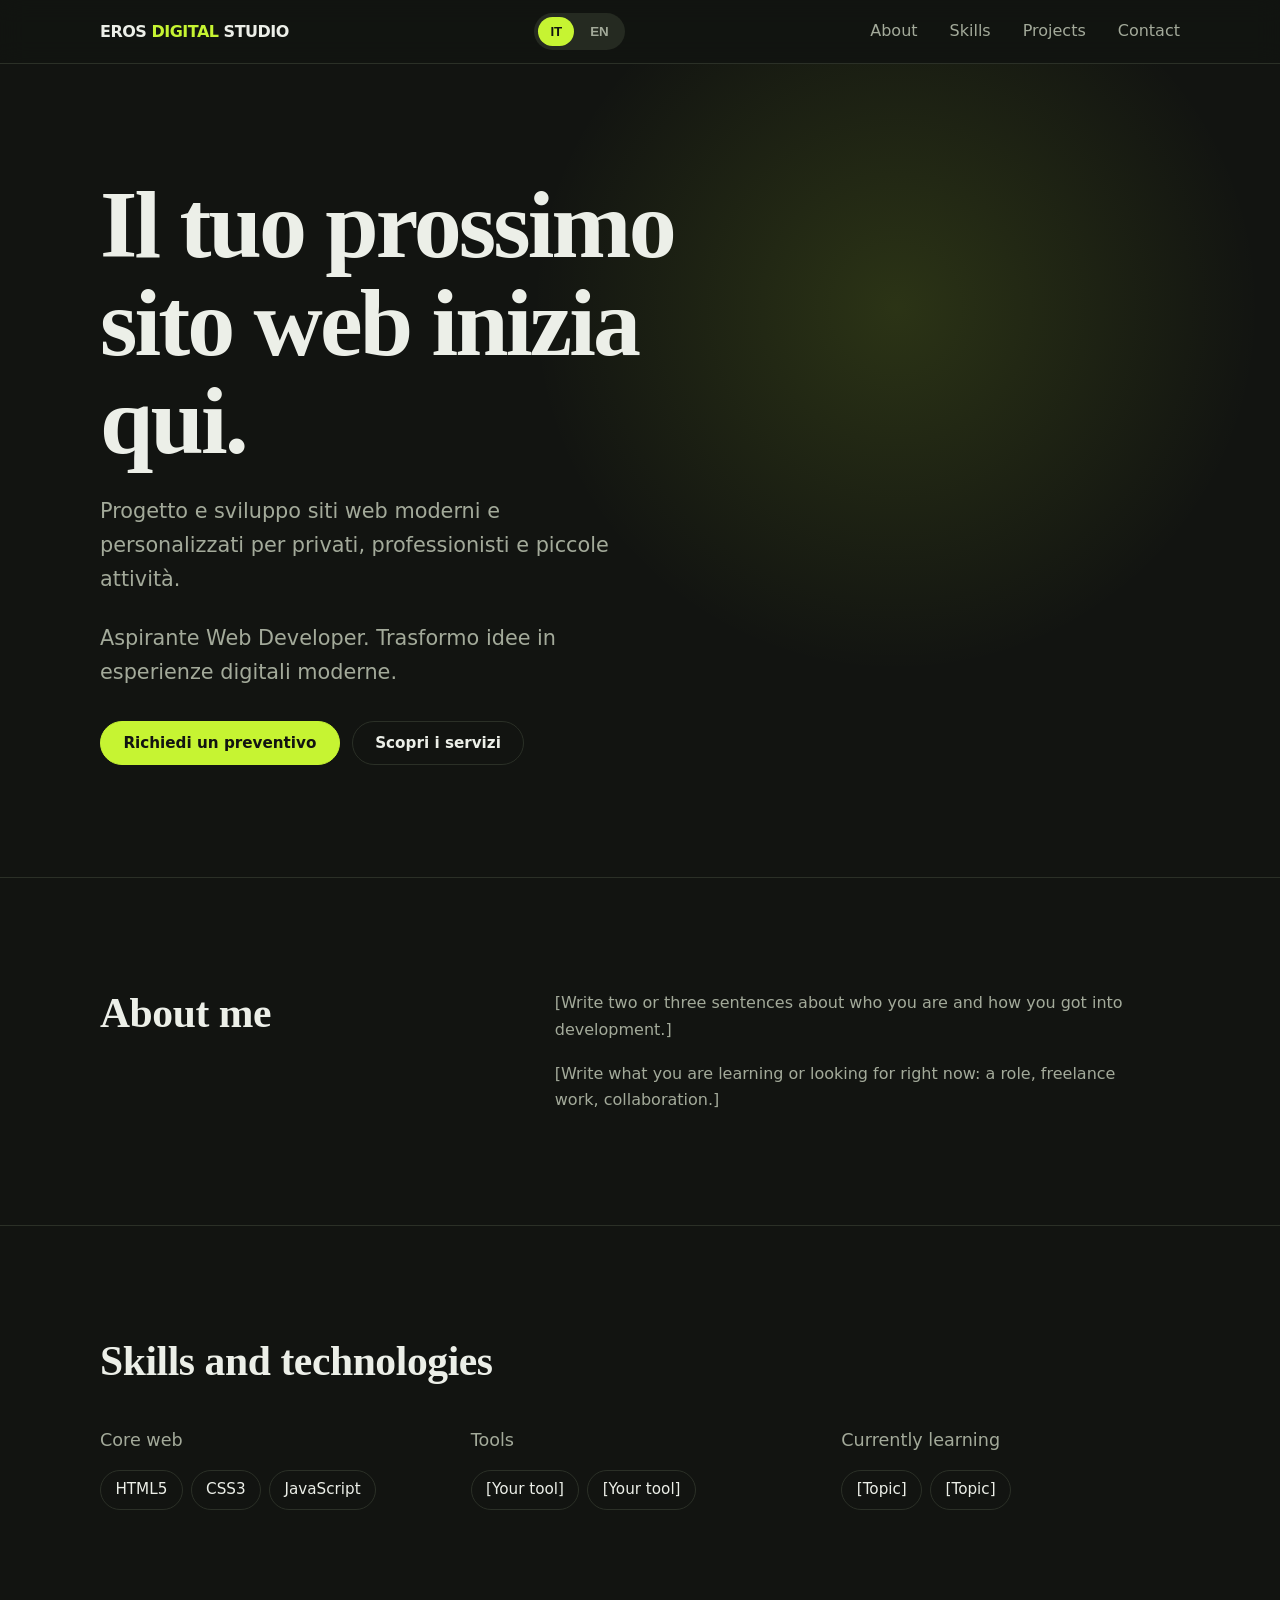
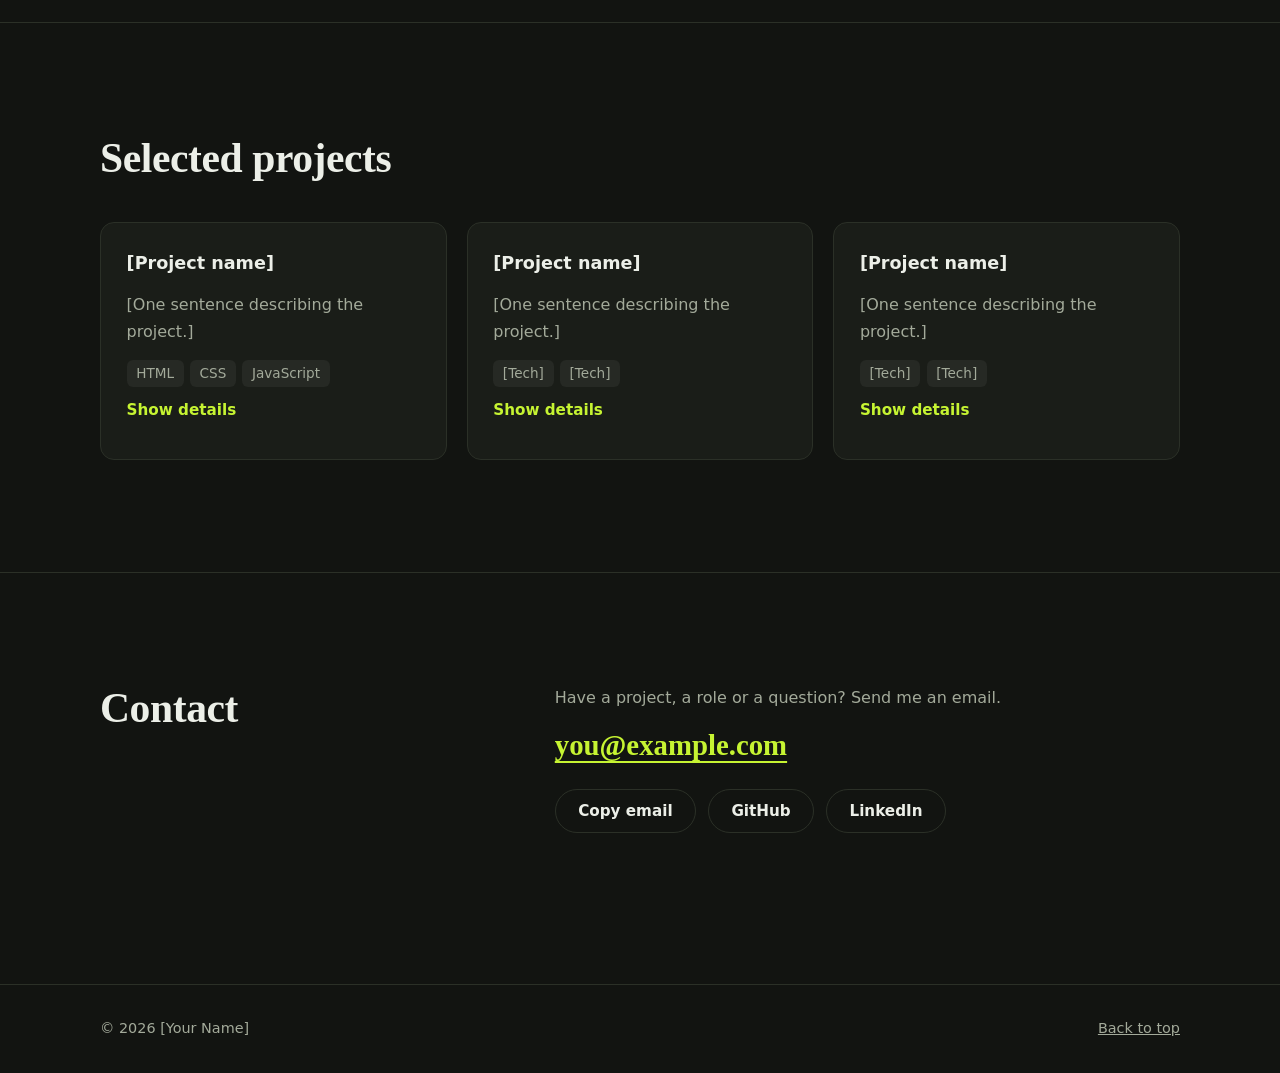
==== index.html @ 968662c3 "Update index.html" ====
<!DOCTYPE html>
<html lang="en">
<head>
  <meta charset="utf-8">
  <meta name="viewport" content="width=device-width, initial-scale=1">
  
<title>Eros Digital Studio | Sviluppo Siti Web</title>

  <meta name="description" content="Portfolio of [Your Name], a developer. Selected projects, skills and ways to get in touch.">
  <meta name="theme-color" content="#121411">
  <link rel="canonical" href="https://your-domain.example/">
  <meta property="og:type" content="website">
  <meta property="og:title" content="[Your Name] – Developer Portfolio">
  <meta property="og:description" content="Selected projects, skills and contact details.">
  <meta property="og:url" content="https://your-domain.example/">
  <meta name="twitter:card" content="summary">
  <link rel="icon" href="data:image/svg+xml,%3Csvg xmlns='http://www.w3.org/2000/svg' viewBox='0 0 32 32'%3E%3Crect width='32' height='32' rx='8' fill='%23c6f432'/%3E%3C/svg%3E">
  <link rel="stylesheet" href="style.css">
  <script src="script.js" defer></script>
</head>
<body>
  <a class="skip" href="#main">Skip to content</a>

  <header class="site-header">
    <div class="wrap bar">
      
<a class="brand" href="#top">
  EROS <span>DIGITAL</span> STUDIO
</a>
      
      <button class="menu-btn" type="button" aria-expanded="false" aria-controls="nav">Menu</button>
      
<div class="language-switch">
  <button type="button" id="lang-it" aria-pressed="true">IT</button>
  <button type="button" id="lang-en" aria-pressed="false">EN</button>
</div>
<nav id="nav" class="nav" aria-label="Main">
        <a href="#about">About</a>
        <a href="#skills">Skills</a>
        <a href="#projects">Projects</a>
        <a href="#contact">Contact</a>
      </nav>
    </div>
  </header>

  <main id="main">
    <section class="hero" id="top">
      <div class="wrap">
       
<h1>Il tuo prossimo sito web inizia qui.</h1>
<p class="lead">
  Progetto e sviluppo siti web moderni e personalizzati
  per privati, professionisti e piccole attività.
</p>

        <p class="lead">Aspirante Web Developer. Trasformo idee in esperienze digitali moderne.</p>
        <div class="actions">
         
<a class="btn primary" href="#contact">
  Richiedi un preventivo
</a>
<a class="btn" href="#skills">
  Scopri i servizi
</a>

        </div>
      </div>
    </section>

    <section id="about" aria-labelledby="about-h">
      <div class="wrap split">
        <h2 id="about-h">About me</h2>
        <div class="prose">
          <p>[Write two or three sentences about who you are and how you got into development.]</p>
          <p>[Write what you are learning or looking for right now: a role, freelance work, collaboration.]</p>
        </div>
      </div>
    </section>

    <section id="skills" aria-labelledby="skills-h">
      <div class="wrap">
        <h2 id="skills-h">Skills and technologies</h2>
        <div class="groups">
          <div>
            <h3>Core web</h3>
            <ul class="chips"><li>HTML5</li><li>CSS3</li><li>JavaScript</li></ul>
          </div>
          <div>
            <h3>Tools</h3>
            <ul class="chips"><li>[Your tool]</li><li>[Your tool]</li></ul>
          </div>
          <div>
            <h3>Currently learning</h3>
            <ul class="chips"><li>[Topic]</li><li>[Topic]</li></ul>
          </div>
        </div>
      </div>
    </section>

    <section id="projects" aria-labelledby="projects-h">
      <div class="wrap">
        <h2 id="projects-h">Selected projects</h2>
        <div class="cards">
          <article class="card">
            <h3>[Project name]</h3>
            <p>[One sentence describing the project.]</p>
            <ul class="tags"><li>HTML</li><li>CSS</li><li>JavaScript</li></ul>
            <button class="more" type="button" aria-expanded="false" aria-controls="p1">Show details</button>
            <div class="panel" id="p1"><div>
              <p>[What problem it solves, your role, and what you learned.]</p>
              <p class="links"><a href="#">Live site</a> <a href="#">Source code</a></p>
            </div></div>
          </article>
          <article class="card">
            <h3>[Project name]</h3>
            <p>[One sentence describing the project.]</p>
            <ul class="tags"><li>[Tech]</li><li>[Tech]</li></ul>
            <button class="more" type="button" aria-expanded="false" aria-controls="p2">Show details</button>
            <div class="panel" id="p2"><div>
              <p>[What problem it solves, your role, and what you learned.]</p>
              <p class="links"><a href="#">Live site</a> <a href="#">Source code</a></p>
            </div></div>
          </article>
          <article class="card">
            <h3>[Project name]</h3>
            <p>[One sentence describing the project.]</p>
            <ul class="tags"><li>[Tech]</li><li>[Tech]</li></ul>
            <button class="more" type="button" aria-expanded="false" aria-controls="p3">Show details</button>
            <div class="panel" id="p3"><div>
              <p>[What problem it solves, your role, and what you learned.]</p>
              <p class="links"><a href="#">Live site</a> <a href="#">Source code</a></p>
            </div></div>
          </article>
        </div>
      </div>
    </section>

    <section id="contact" aria-labelledby="contact-h">
      <div class="wrap split">
        <h2 id="contact-h">Contact</h2>
        <div class="prose">
          <p>Have a project, a role or a question? Send me an email.</p>
          <p><a class="mail" href="mailto:you@example.com">you@example.com</a></p>
          <div class="actions">
            <button class="btn" type="button" id="copy" data-email="you@example.com">Copy email</button>
            <a class="btn" href="https://github.com/your-username" target="_blank" rel="noopener noreferrer">GitHub</a>
            <a class="btn" href="https://www.linkedin.com/in/your-username" target="_blank" rel="noopener noreferrer">LinkedIn</a>
          </div>
          <p id="copy-status" class="status" role="status" aria-live="polite"></p>
        </div>
      </div>
    </section>
  </main>

  <footer class="site-footer">
    <div class="wrap foot">
      <p>© <span id="year">2026</span> [Your Name]</p>
      <a href="#top">Back to top</a>
    </div>
  </footer>
</body>
</html>
---- style.css ----
/* ---------- Tokens ---------- */
:root {
  --bg: #121411;
  --surface: #1a1d18;
  --line: #2b3027;
  --text: #ecefe8;
  --muted: #a3aa9a;
  --lime: #c6f432;
  --serif: "Iowan Old Style", "Palatino Linotype", Palatino, Georgia, serif;
  --sans: system-ui, -apple-system, "Segoe UI", Roboto, Helvetica, Arial, sans-serif;
  --radius: 14px;
  --header-h: 64px;
}

/* ---------- Base ---------- */
*, *::before, *::after { box-sizing: border-box; }
html { scroll-behavior: smooth; scroll-padding-top: var(--header-h); }
body {
  margin: 0;
  background: var(--bg);
  color: var(--text);
  font: 1rem/1.65 var(--sans);
  -webkit-font-smoothing: antialiased;
}
h1, h2, h3, p, ul { margin: 0; }
ul { padding: 0; list-style: none; }
a { color: inherit; }
:focus-visible { outline: 2px solid var(--lime); outline-offset: 3px; border-radius: 4px; }

.wrap { width: min(1080px, 100% - 2.5rem); margin-inline: auto; }
section { padding-block: clamp(4rem, 10vw, 7rem); border-top: 1px solid var(--line); }
.hero { border-top: 0; }

.skip {
  position: absolute; left: 1rem; top: -4rem; z-index: 20;
  background: var(--lime); color: #121411; padding: .6rem 1rem; border-radius: 8px;
  font-weight: 600; text-decoration: none; transition: top .2s;
}
.skip:focus { top: 1rem; }

h2 { font: 600 clamp(1.8rem, 4vw, 2.6rem)/1.15 var(--serif); letter-spacing: -.01em; }
h3 { font-size: 1.1rem; font-weight: 600; }

/* ---------- Header ---------- */
.site-header {
  position: sticky; top: 0; z-index: 10; height: var(--header-h);
  background: rgb(18 20 17 / .85); backdrop-filter: blur(12px);
  border-bottom: 1px solid var(--line);
}
.bar { display: flex; align-items: center; justify-content: space-between; height: 100%; }
.brand { font: 600 1.15rem var(--serif); text-decoration: none; }
.nav { display: flex; gap: 2rem; }
.nav a { color: var(--muted); text-decoration: none; padding: .25rem 0; transition: color .2s; }
.nav a:hover, .nav a.active { color: var(--text); }
.nav a.active { box-shadow: 0 2px 0 var(--lime); }
.menu-btn {
  display: none; background: none; color: var(--text); font: inherit;
  border: 1px solid var(--line); border-radius: 999px; padding: .4rem 1rem; cursor: pointer;
}

/* ---------- Hero ---------- */
.hero {
  --mx: 70%; --my: 30%;
  min-height: min(88vh, 760px); display: grid; align-items: center;
  background: radial-gradient(520px circle at var(--mx) var(--my), rgb(198 244 50 / .14), transparent 70%);
}
.hero h1 {
  font: 600 clamp(2.8rem, 9vw, 6rem)/1.02 var(--serif);
  letter-spacing: -.03em; max-width: 12ch;
}
.lead { margin-top: 1.5rem; max-width: 34rem; font-size: clamp(1.05rem, 2.2vw, 1.3rem); color: var(--muted); }
.actions { display: flex; flex-wrap: wrap; gap: .75rem; margin-top: 2rem; }

.btn {
  display: inline-flex; align-items: center; padding: .75rem 1.4rem;
  border: 1px solid var(--line); border-radius: 999px; background: transparent;
  color: var(--text); font: 600 .95rem var(--sans); text-decoration: none; cursor: pointer;
  transition: border-color .2s, background .2s, transform .2s;
}
.btn:hover { border-color: var(--lime); }
.btn:active { transform: scale(.97); }
.btn.primary { background: var(--lime); border-color: var(--lime); color: #121411; }
.btn.primary:hover { background: #d6ff52; }

/* The one orchestrated moment: hero entrance on page load */
@media (prefers-reduced-motion: no-preference) {
  .hero h1, .hero .lead, .hero .actions { animation: rise .8s cubic-bezier(.2, .7, .2, 1) both; }
  .hero .lead { animation-delay: .12s; }
  .hero .actions { animation-delay: .24s; }
}
@keyframes rise { from { opacity: 0; transform: translateY(24px); } }

/* ---------- Two-column sections ---------- */
.split { display: grid; gap: 2rem; }
.prose { display: grid; gap: 1.1rem; max-width: 38rem; color: var(--muted); }
.prose .actions { margin-top: .5rem; }
.mail { color: var(--lime); font: 600 clamp(1.3rem, 3.5vw, 1.8rem) var(--serif); text-underline-offset: 6px; }
.status { min-height: 1.5em; font-size: .9rem; color: var(--lime); }

/* ---------- Skills ---------- */
.groups { display: grid; gap: 2rem; margin-top: 2.5rem; grid-template-columns: repeat(auto-fit, minmax(220px, 1fr)); }
.groups h3 { margin-bottom: .9rem; color: var(--muted); font-weight: 500; }
.chips { display: flex; flex-wrap: wrap; gap: .5rem; }
.chips li {
  padding: .4rem .9rem; border: 1px solid var(--line); border-radius: 999px; font-size: .95rem;
}

/* ---------- Project cards ---------- */
.cards { display: grid; gap: 1.25rem; margin-top: 2.5rem; grid-template-columns: repeat(auto-fit, minmax(280px, 1fr)); align-items: start; }
.card {
  display: grid; gap: .9rem; padding: 1.6rem;
  background: var(--surface); border: 1px solid var(--line); border-radius: var(--radius);
  transition: border-color .25s;
}
.card:hover, .card.open { border-color: var(--lime); }
.card > p { color: var(--muted); }
.tags { display: flex; flex-wrap: wrap; gap: .4rem; font-size: .85rem; color: var(--muted); }
.tags li { background: rgb(255 255 255 / .05); padding: .15rem .6rem; border-radius: 6px; }
.more {
  justify-self: start; background: none; border: 0; padding: 0; cursor: pointer;
  color: var(--lime); font: 600 .95rem var(--sans); text-underline-offset: 5px;
}
.more:hover { text-decoration: underline; }

.panel {
  display: grid; grid-template-rows: 0fr; visibility: hidden;
  transition: grid-template-rows .35s ease, visibility .35s;
}
.panel > div { overflow: hidden; display: grid; gap: .8rem; color: var(--muted); }
.card.open .panel { grid-template-rows: 1fr; visibility: visible; }
.links { display: flex; gap: 1.25rem; }
.links a { color: var(--text); text-underline-offset: 5px; }
.links a:hover { color: var(--lime); }

/* ---------- Footer ---------- */
.site-footer { border-top: 1px solid var(--line); padding-block: 2rem; color: var(--muted); font-size: .9rem; }
.foot { display: flex; justify-content: space-between; gap: 1rem; flex-wrap: wrap; }
.foot a:hover { color: var(--lime); }

/* ---------- Responsive ---------- */
@media (min-width: 800px) {
  .split { grid-template-columns: 1fr 1.6fr; gap: 4rem; }
}
@media (max-width: 760px) {
  .js .menu-btn { display: inline-flex; }
  .js .nav {
    display: none; position: absolute; top: 100%; left: 0; right: 0;
    flex-direction: column; gap: 0; padding: .5rem 1.25rem 1rem;
    background: var(--bg); border-bottom: 1px solid var(--line);
  }
  .js .nav.open { display: flex; }
  .js .nav a { padding: .9rem 0; border-bottom: 1px solid var(--line); }
  .js .nav a.active { box-shadow: none; color: var(--lime); }
}
@media (prefers-reduced-motion: reduce) {
  html { scroll-behavior: auto; }
  *, *::before, *::after { transition-duration: .01ms !important; }
}

/* Selettore lingua IT / EN */
.language-switch {
  display: flex;
  align-items: center;
  gap: 4px;
  padding: 4px;
  background: #252a21;
  border-radius: 50px;
}

.language-switch button {
  border: none;
  background: transparent;
  color: #a3aa9a;
  padding: 7px 12px;
  border-radius: 50px;
  font-weight: 700;
  cursor: pointer;
  transition: all 0.25s ease;
}

.language-switch button[aria-pressed="true"] {
  background: #c6f432;
  color: #121411;
}

.language-switch button:hover {
  color: #ffffff;
}

.language-switch button[aria-pressed="true"]:hover {
  color: #121411;
}

/* Eros Digital Studio — Brand */

.brand {
  font-family: var(--sans);
  font-size: 1rem;
  font-weight: 800;
  letter-spacing: -0.5px;
}

.brand span {
  color: var(--lime);
}
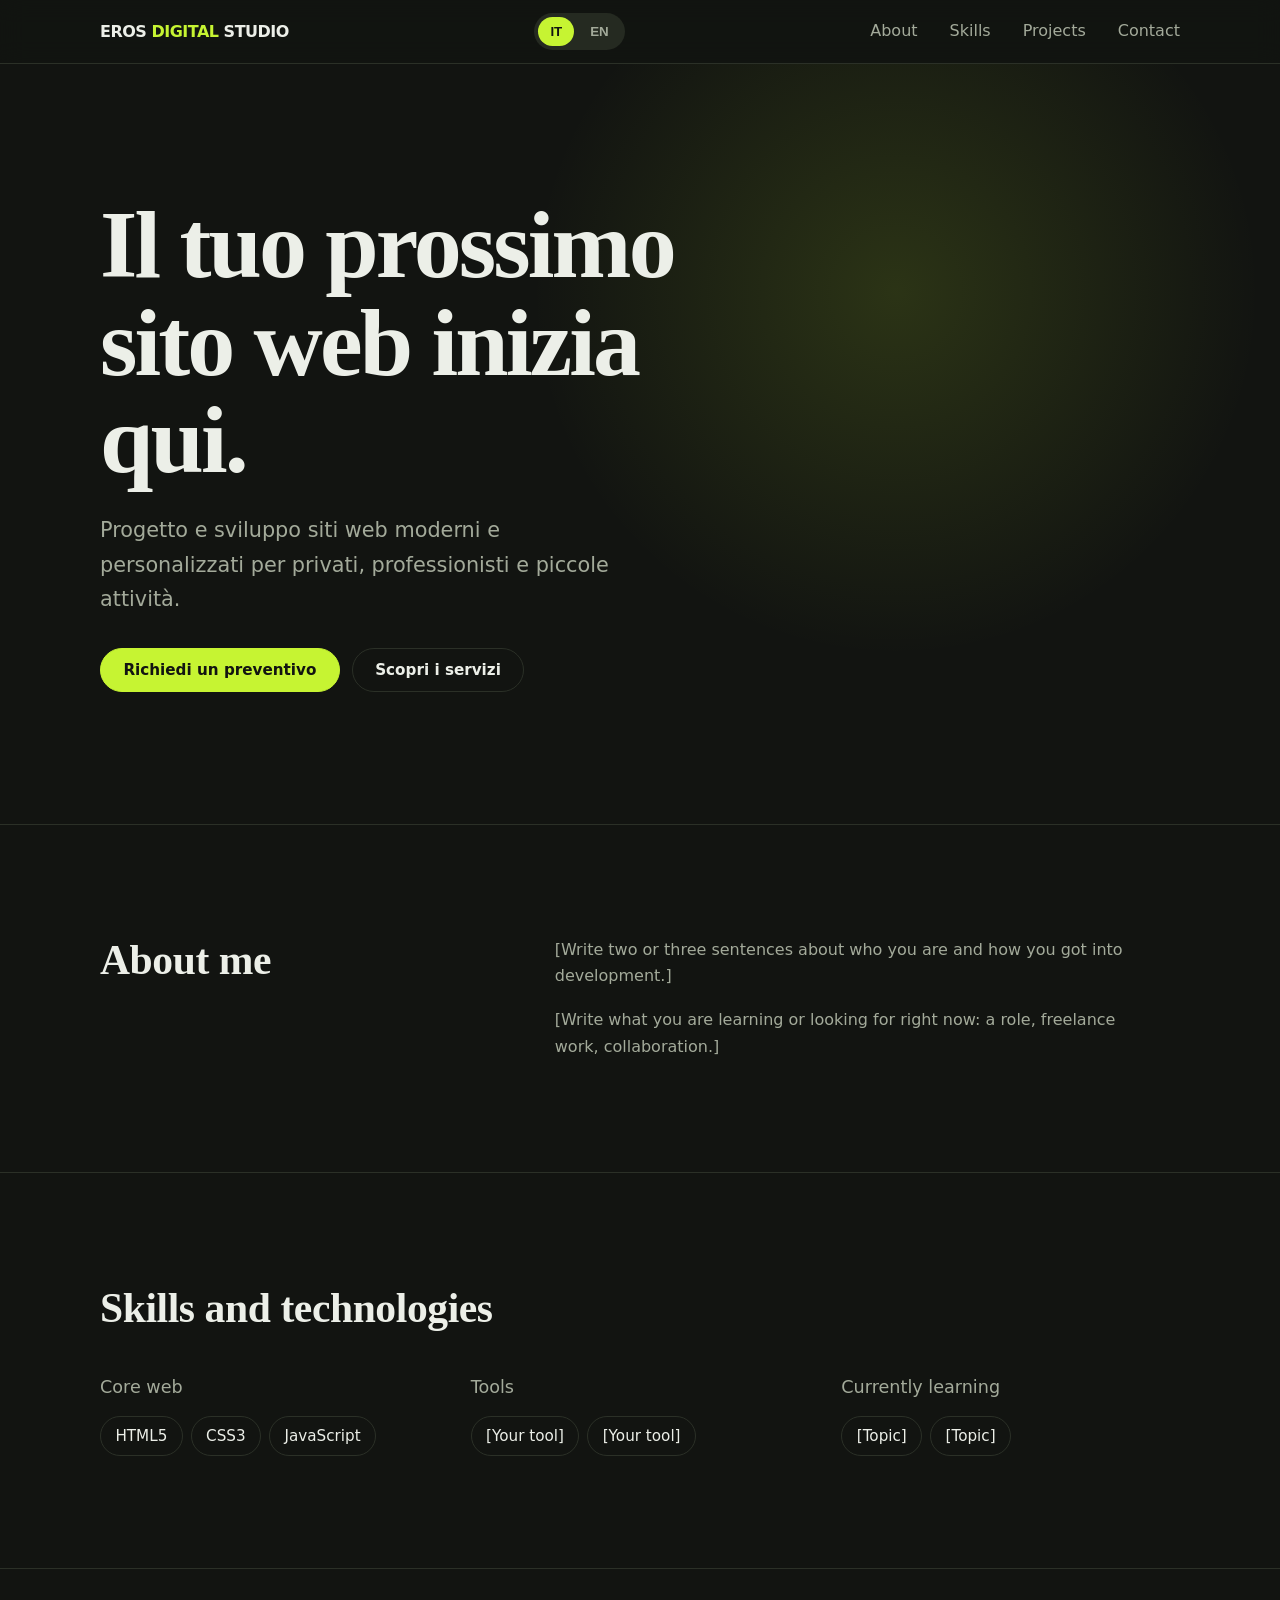
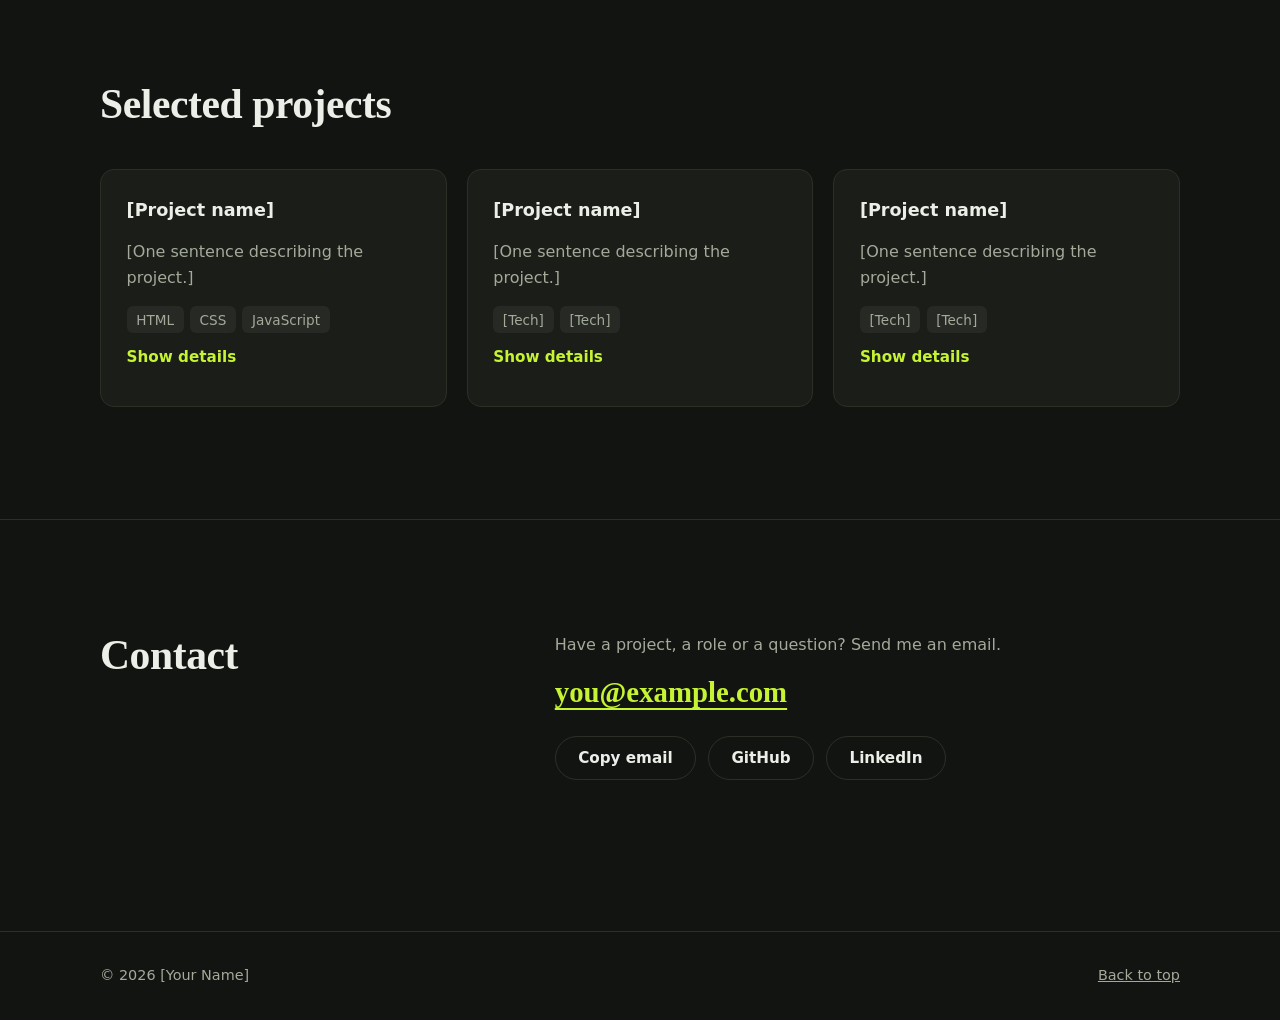
==== commit 6c156e95: "Update index.html" ====
--- a/index.html
+++ b/index.html
@@ -53,8 +53,7 @@
   per privati, professionisti e piccole attività.
 </p>
 
-        <p class="lead">Aspirante Web Developer. Trasformo idee in esperienze digitali moderne.</p>
-        <div class="actions">
+       <div class="actions">
          
 <a class="btn primary" href="#contact">
   Richiedi un preventivo
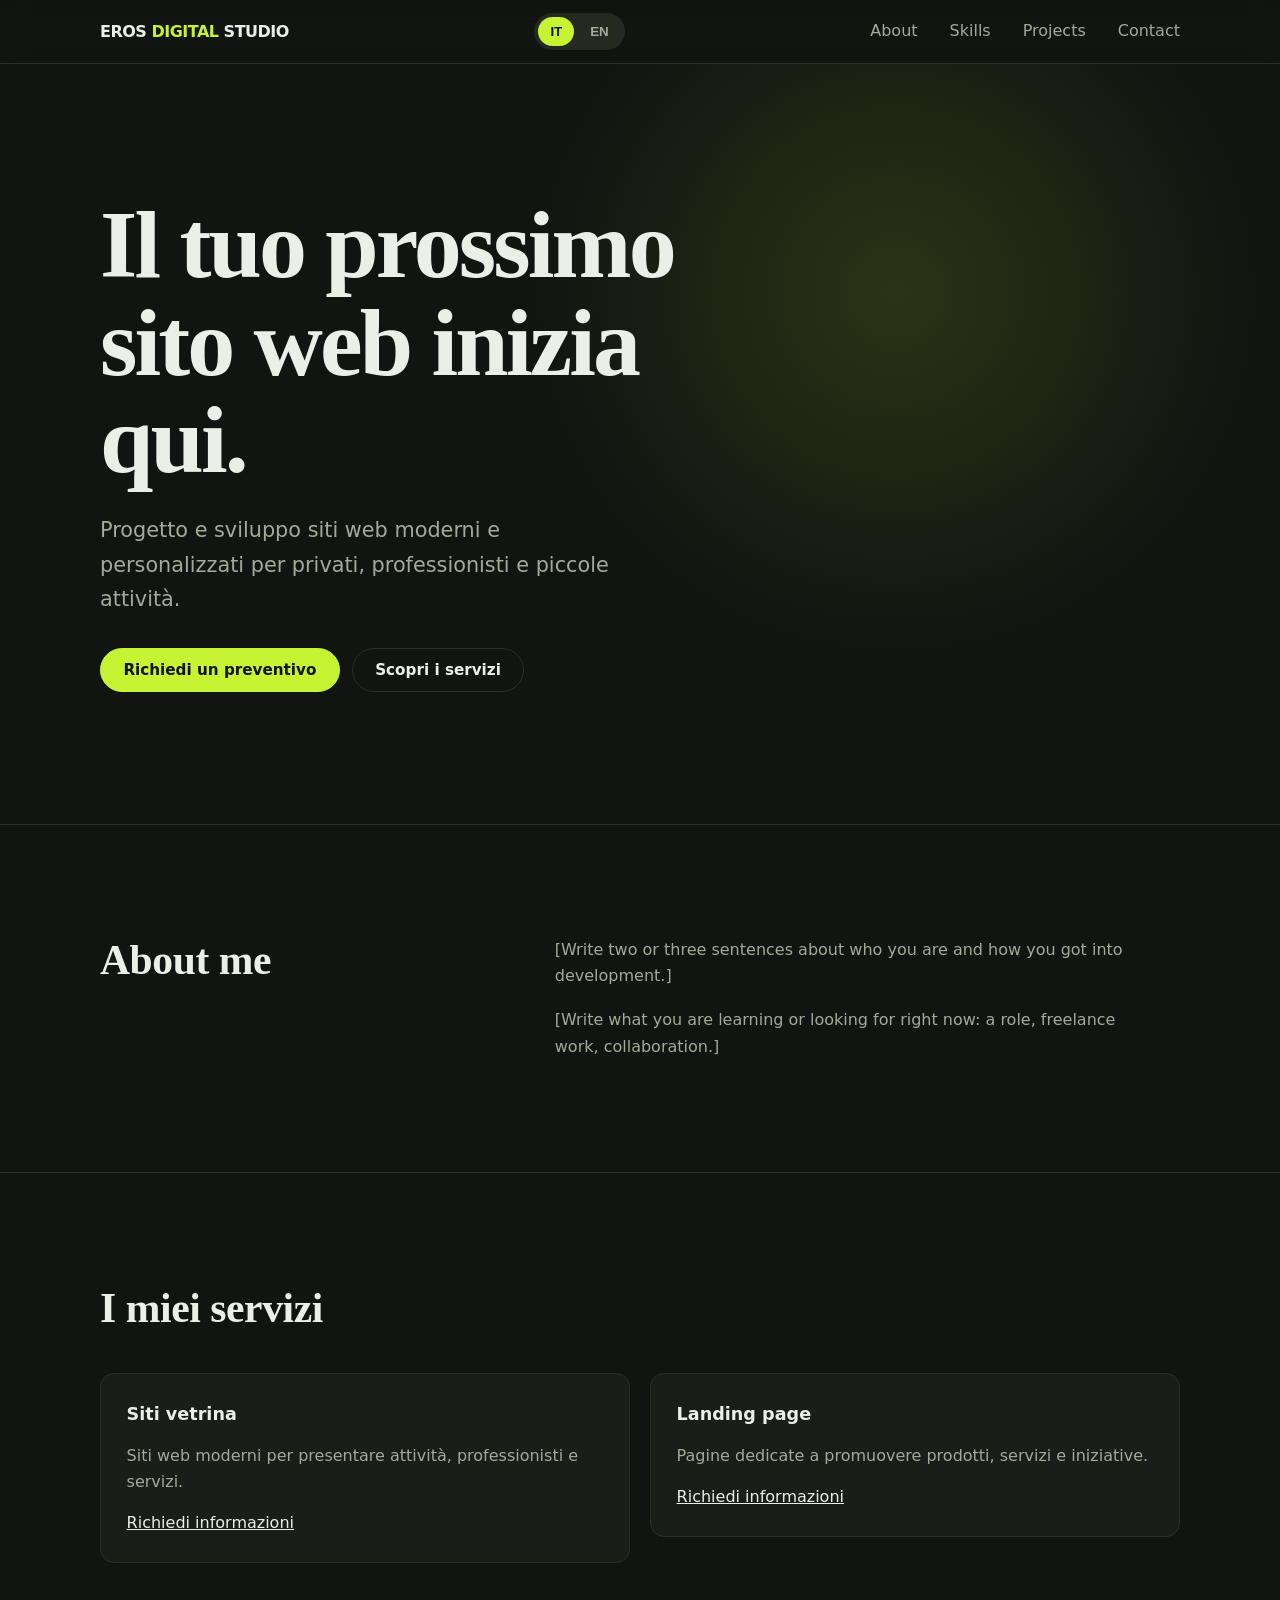
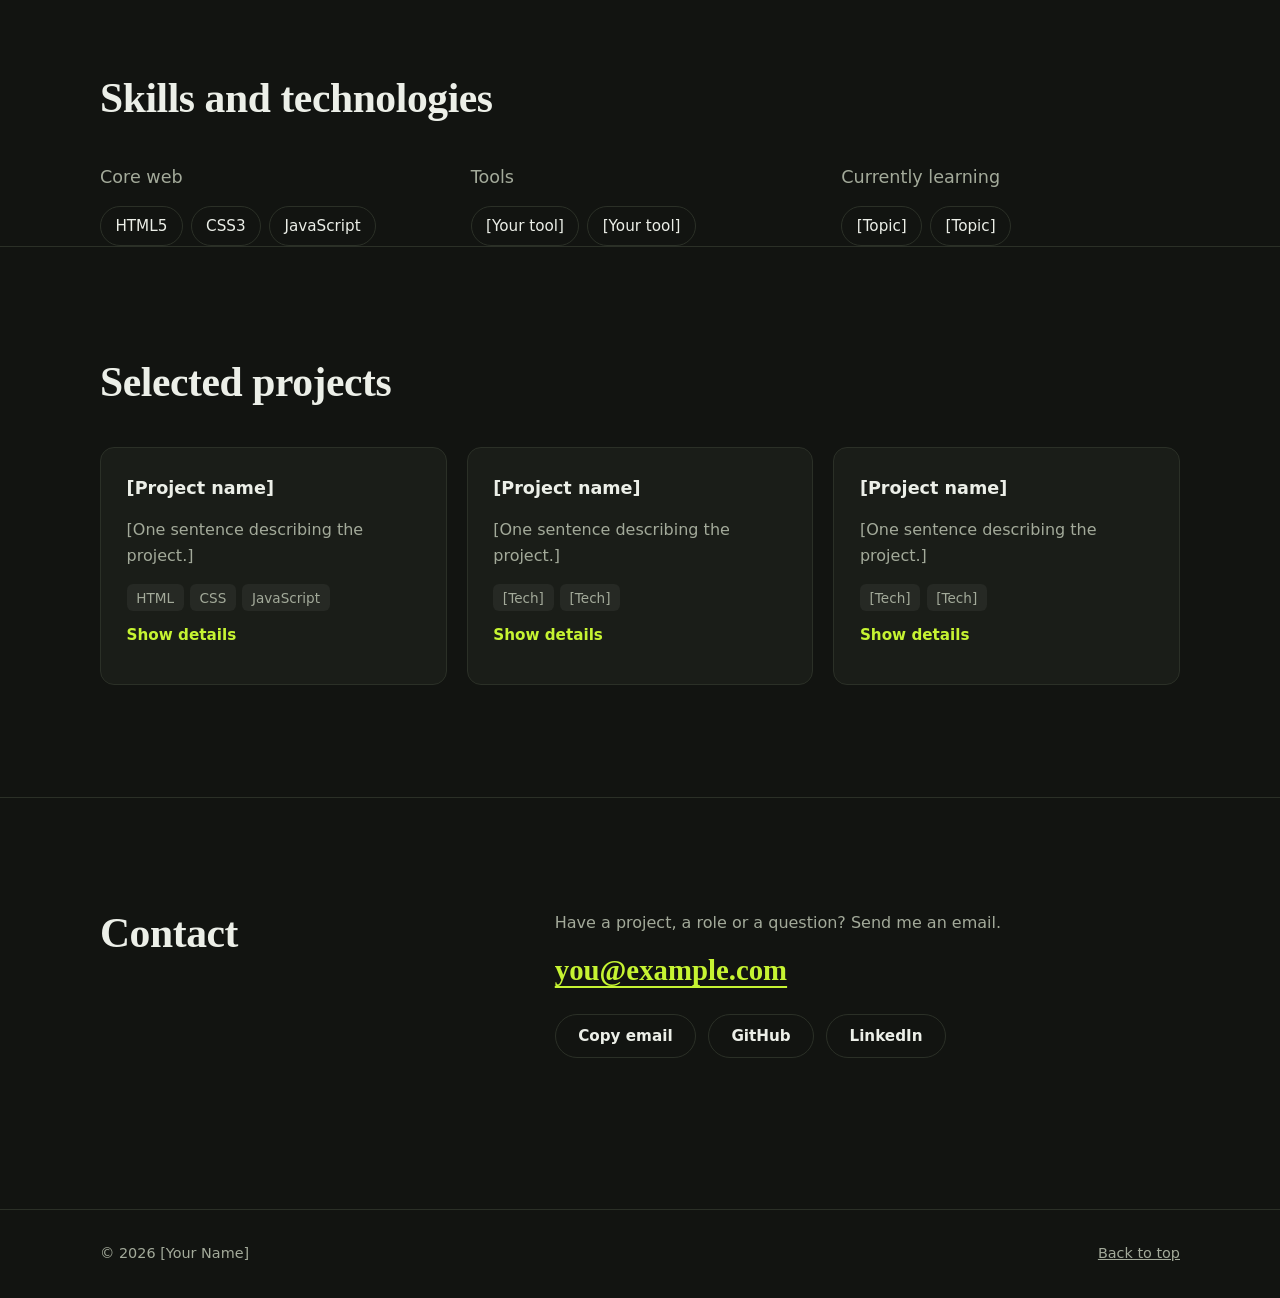
==== commit 03c3b8f1: "Update index.html" ====
--- a/index.html
+++ b/index.html
@@ -76,7 +76,33 @@
       </div>
     </section>
 
-    <section id="skills" aria-labelledby="skills-h">
+   
+<section id="skills" aria-labelledby="skills-h">
+  <div class="wrap">
+    <h2 id="skills-h">I miei servizi</h2>
+
+    <div class="cards">
+      <article class="card">
+        <h3>Siti vetrina</h3>
+        <p>
+          Siti web moderni per presentare
+          attività, professionisti e servizi.
+        </p>
+        <a href="#contact">Richiedi informazioni</a>
+      </article>
+
+      <article class="card">
+        <h3>Landing page</h3>
+        <p>
+          Pagine dedicate a promuovere
+          prodotti, servizi e iniziative.
+        </p>
+        <a href="#contact">Richiedi informazioni</a>
+      </article>
+    </div>
+  </div>
+</section>
+
       <div class="wrap">
         <h2 id="skills-h">Skills and technologies</h2>
         <div class="groups">
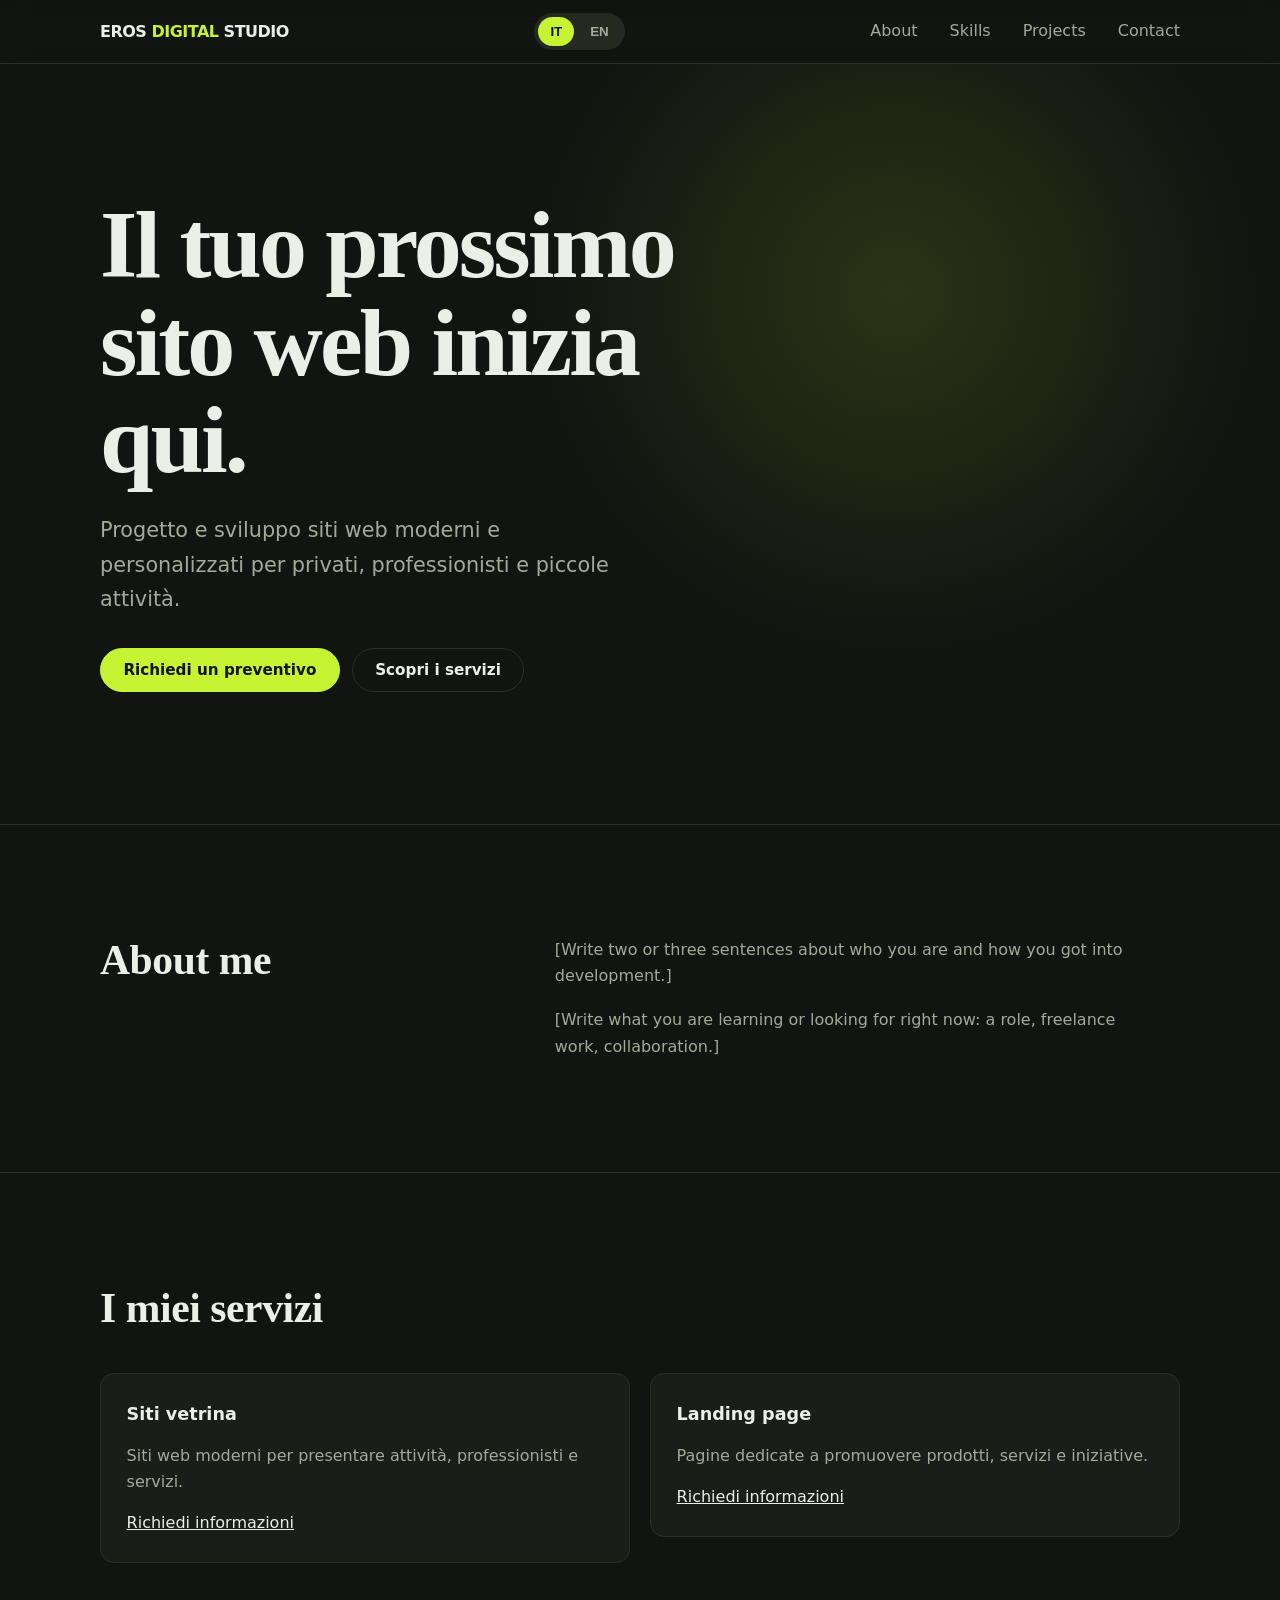
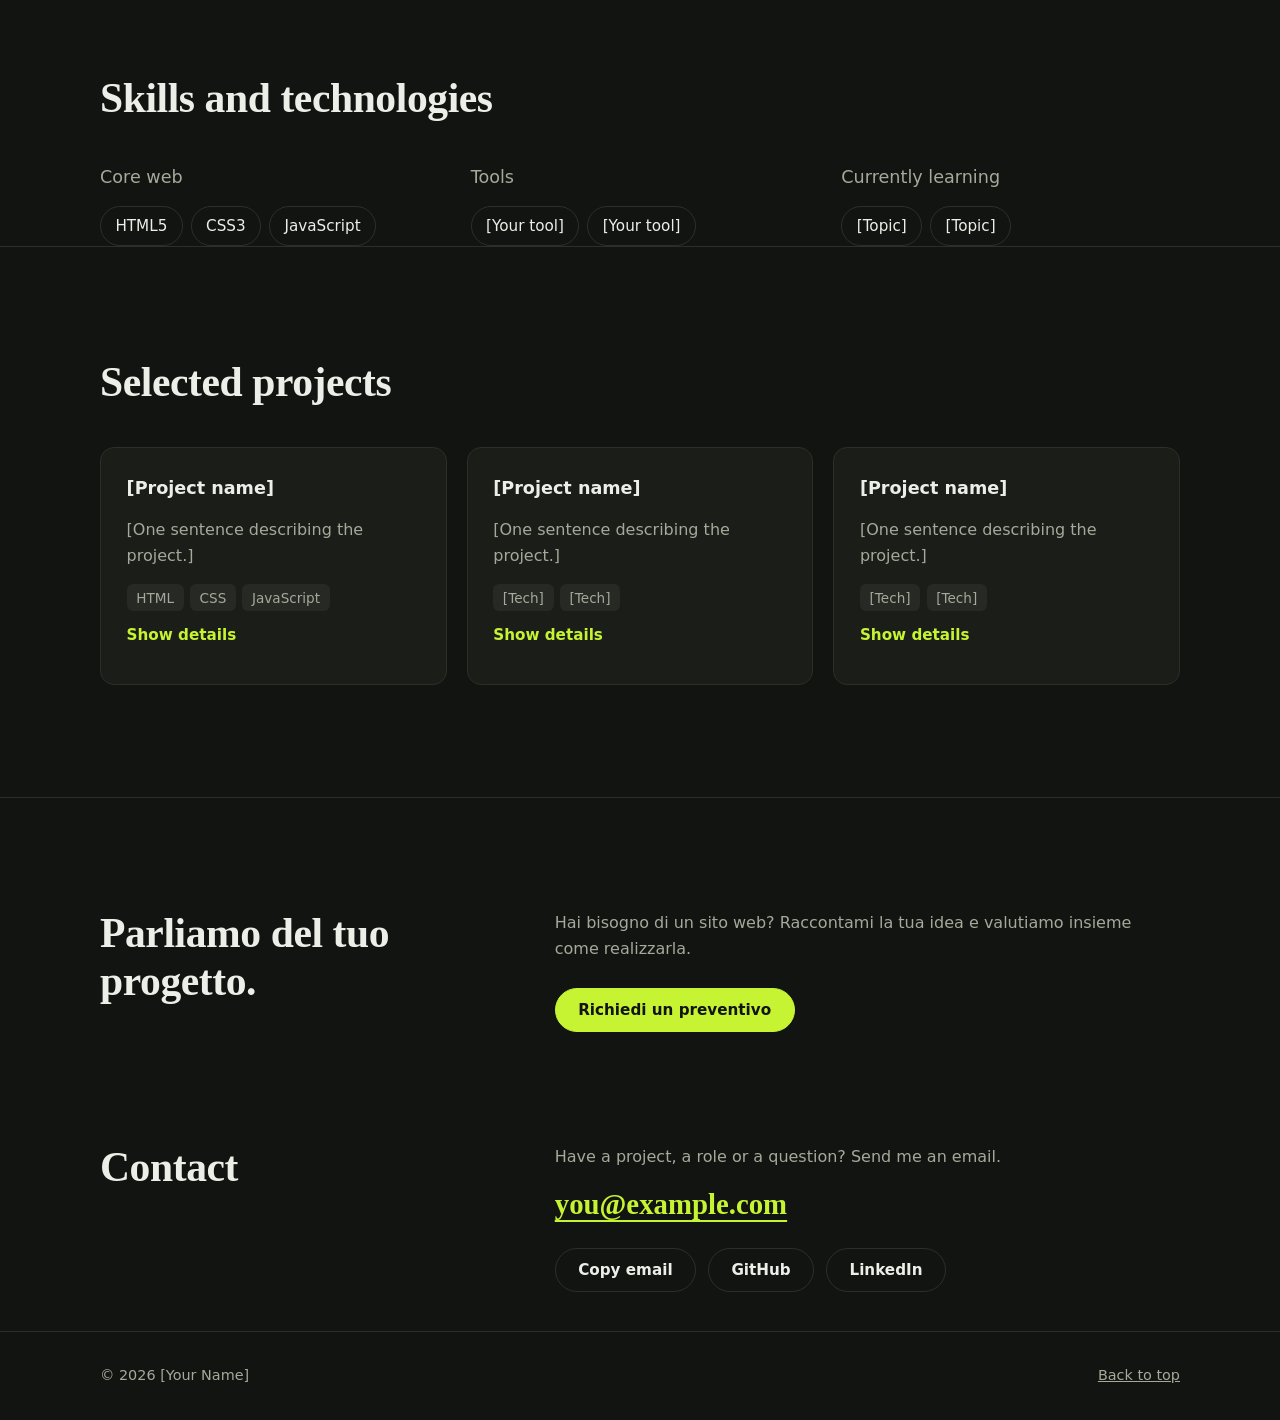
==== commit 29861912: "Update index.html" ====
--- a/index.html
+++ b/index.html
@@ -160,7 +160,28 @@
       </div>
     </section>
 
-    <section id="contact" aria-labelledby="contact-h">
+    
+<section id="contact" aria-labelledby="contact-h">
+  <div class="wrap split">
+    <h2 id="contact-h">Parliamo del tuo progetto.</h2>
+
+    <div class="prose">
+      <p>
+        Hai bisogno di un sito web?
+        Raccontami la tua idea e valutiamo
+        insieme come realizzarla.
+      </p>
+
+      <div class="actions">
+        <a class="btn primary"
+           href="mailto:EMAIL_DA_INSERIRE?subject=Richiesta%20preventivo%20-%20Eros%20Digital%20Studio">
+          Richiedi un preventivo
+        </a>
+      </div>
+    </div>
+  </div>
+</section>
+
       <div class="wrap split">
         <h2 id="contact-h">Contact</h2>
         <div class="prose">
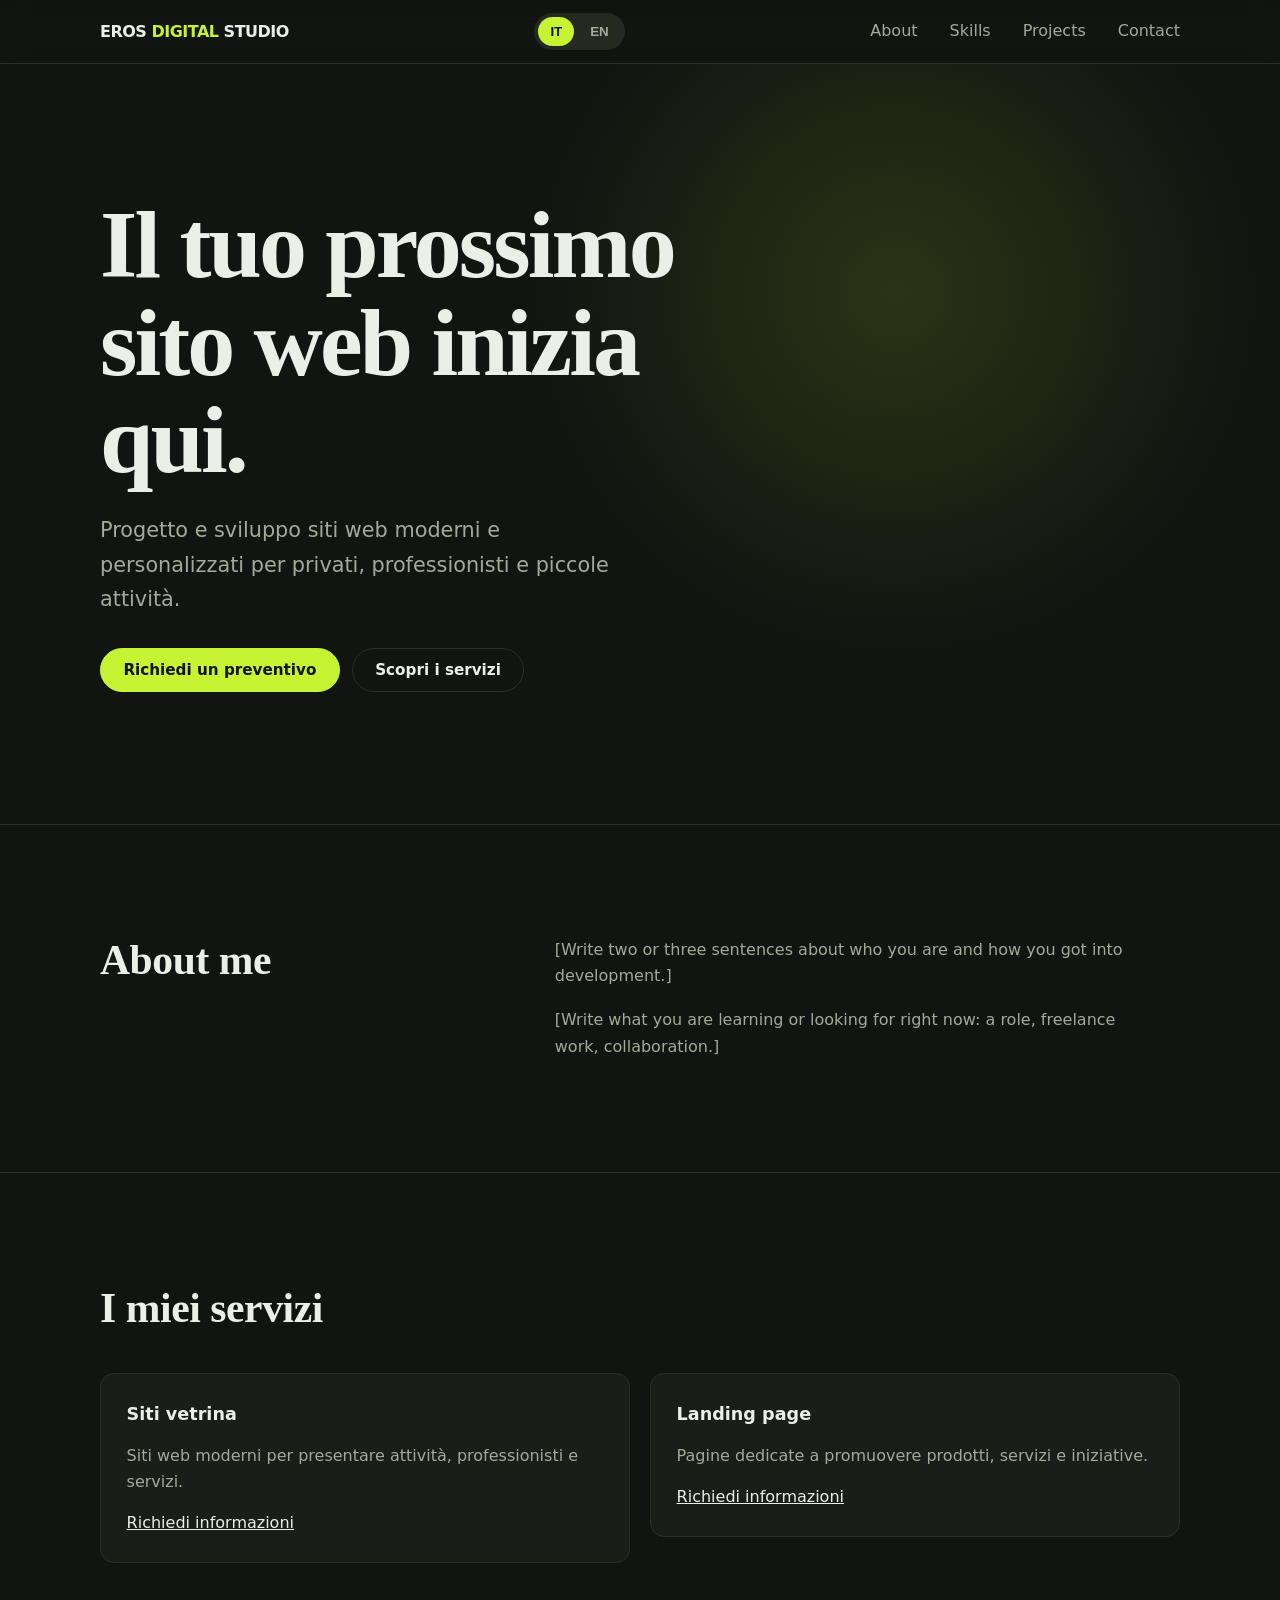
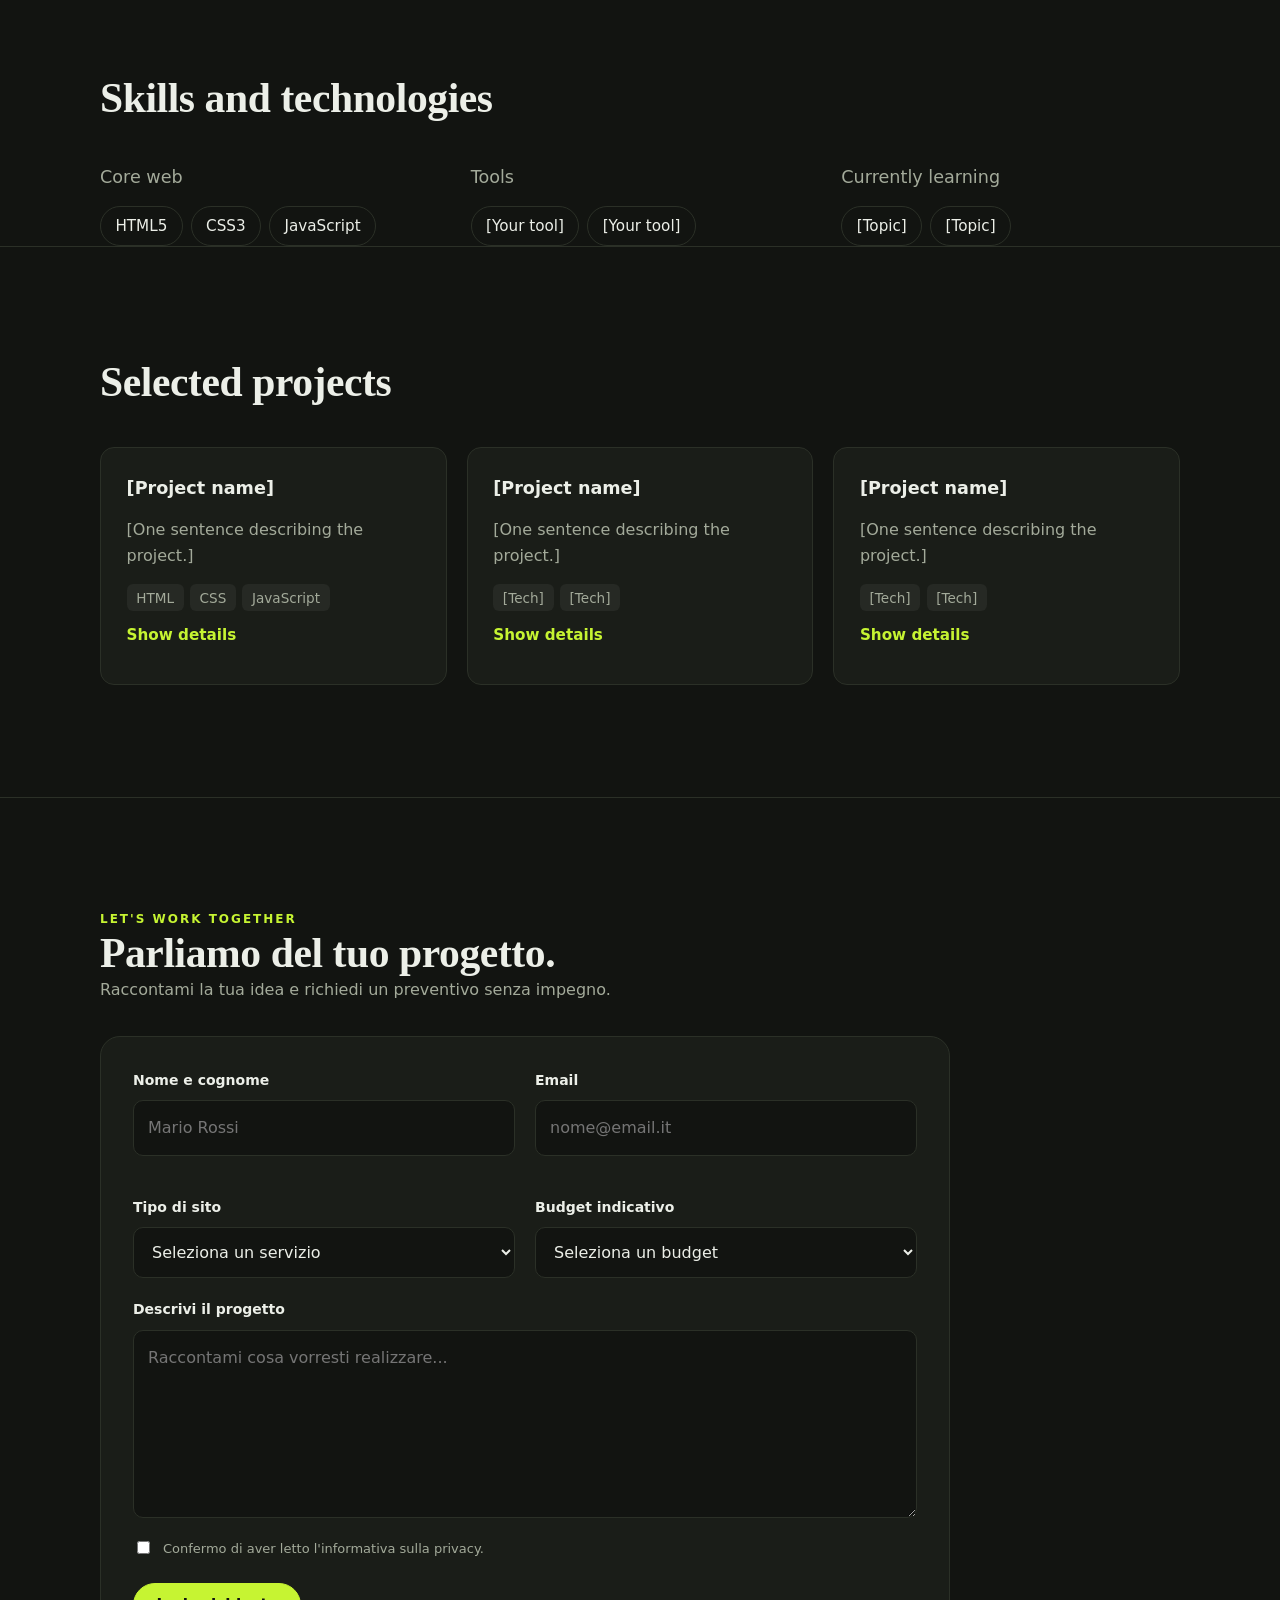
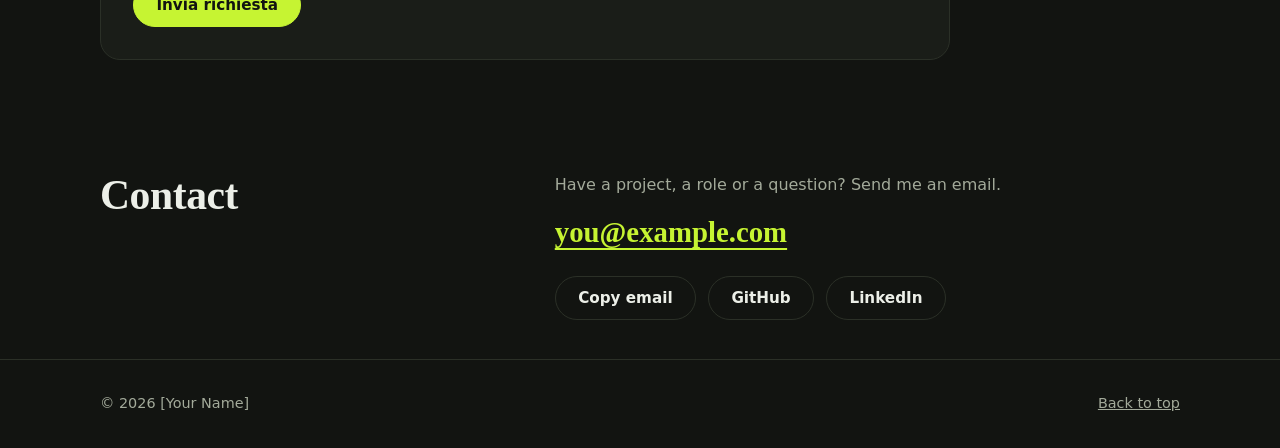
==== commit cafd30aa: "Update index.html" ====
--- a/index.html
+++ b/index.html
@@ -161,26 +161,88 @@
     </section>
 
     
+
 <section id="contact" aria-labelledby="contact-h">
-  <div class="wrap split">
-    <h2 id="contact-h">Parliamo del tuo progetto.</h2>
-
-    <div class="prose">
+  <div class="wrap">
+    <div class="contact-heading">
+      <p class="eyebrow">LET'S WORK TOGETHER</p>
+      <h2 id="contact-h">Parliamo del tuo progetto.</h2>
       <p>
-        Hai bisogno di un sito web?
-        Raccontami la tua idea e valutiamo
-        insieme come realizzarla.
+        Raccontami la tua idea e richiedi
+        un preventivo senza impegno.
       </p>
-
-      <div class="actions">
-        <a class="btn primary"
-           href="mailto:EMAIL_DA_INSERIRE?subject=Richiesta%20preventivo%20-%20Eros%20Digital%20Studio">
-          Richiedi un preventivo
-        </a>
-      </div>
-    </div>
+    </div>
+
+    <form
+      id="quote-form"
+      class="quote-form"
+      action="https://formspree.io/f/xwlldpog"
+      method="POST"
+    >
+      <input type="hidden" name="_subject"
+        value="Nuovo preventivo - Eros Digital Studio">
+
+      <div class="form-grid">
+        <div class="form-field">
+          <label for="client-name">Nome e cognome</label>
+          <input id="client-name" name="nome"
+            type="text" autocomplete="name"
+            placeholder="Mario Rossi" required>
+        </div>
+
+        <div class="form-field">
+          <label for="client-email">Email</label>
+          <input id="client-email" name="email"
+            type="email" autocomplete="email"
+            placeholder="nome@email.it" required>
+        </div>
+
+        <div class="form-field">
+          <label for="service">Tipo di sito</label>
+          <select id="service" name="servizio" required>
+            <option value="">Seleziona un servizio</option>
+            <option>Sito vetrina</option>
+            <option>Landing page</option>
+            <option>Altro / Da definire</option>
+          </select>
+        </div>
+
+        <div class="form-field">
+          <label for="budget">Budget indicativo</label>
+          <select id="budget" name="budget" required>
+            <option value="">Seleziona un budget</option>
+            <option>Meno di 300 €</option>
+            <option>300–600 €</option>
+            <option>600–1.000 €</option>
+            <option>Oltre 1.000 €</option>
+            <option>Da definire</option>
+          </select>
+        </div>
+      </div>
+
+      <div class="form-field">
+        <label for="message">Descrivi il progetto</label>
+        <textarea id="message" name="messaggio"
+          rows="6" required
+          placeholder="Raccontami cosa vorresti realizzare..."></textarea>
+      </div>
+
+      <label class="privacy-check">
+        <input type="checkbox" name="presa_visione"
+          required>
+        <span>
+          Confermo di aver letto l'informativa
+          sulla privacy.
+        </span>
+      </label>
+
+      <button class="btn primary" type="submit">
+        Invia richiesta
+      </button>
+    </form>
   </div>
 </section>
+
 
       <div class="wrap split">
         <h2 id="contact-h">Contact</h2>
--- a/style.css
+++ b/style.css
@@ -203,3 +203,96 @@
 .brand span {
   color: var(--lime);
 }
+
+/* Eros Digital Studio - Modulo preventivi */
+
+.contact-heading {
+  max-width: 650px;
+  margin-bottom: 32px;
+}
+
+.contact-heading .eyebrow {
+  color: var(--lime);
+  font-size: 12px;
+  font-weight: 700;
+  letter-spacing: 2px;
+}
+
+.contact-heading p {
+  color: var(--muted);
+}
+
+.quote-form {
+  max-width: 850px;
+  padding: 32px;
+  background: var(--surface);
+  border: 1px solid var(--line);
+  border-radius: 20px;
+}
+
+.form-grid {
+  display: grid;
+  grid-template-columns: repeat(2, minmax(0, 1fr));
+  gap: 20px;
+}
+
+.form-field {
+  display: flex;
+  flex-direction: column;
+  gap: 8px;
+  margin-bottom: 20px;
+}
+
+.form-field label {
+  color: var(--text);
+  font-weight: 600;
+  font-size: 14px;
+}
+
+.quote-form input,
+.quote-form select,
+.quote-form textarea {
+  width: 100%;
+  padding: 14px;
+  background: var(--bg);
+  color: var(--text);
+  border: 1px solid var(--line);
+  border-radius: 10px;
+  font: inherit;
+}
+
+.quote-form input:focus,
+.quote-form select:focus,
+.quote-form textarea:focus {
+  outline: 2px solid var(--lime);
+  outline-offset: 2px;
+}
+
+.quote-form textarea {
+  resize: vertical;
+}
+
+.privacy-check {
+  display: flex;
+  align-items: flex-start;
+  gap: 10px;
+  margin-bottom: 24px;
+  color: var(--muted);
+  font-size: 13px;
+}
+
+.quote-form .privacy-check input {
+  width: auto;
+  margin-top: 3px;
+  accent-color: var(--lime);
+}
+
+@media (max-width: 600px) {
+  .form-grid {
+    grid-template-columns: 1fr;
+  }
+
+  .quote-form {
+    padding: 20px;
+  }
+}
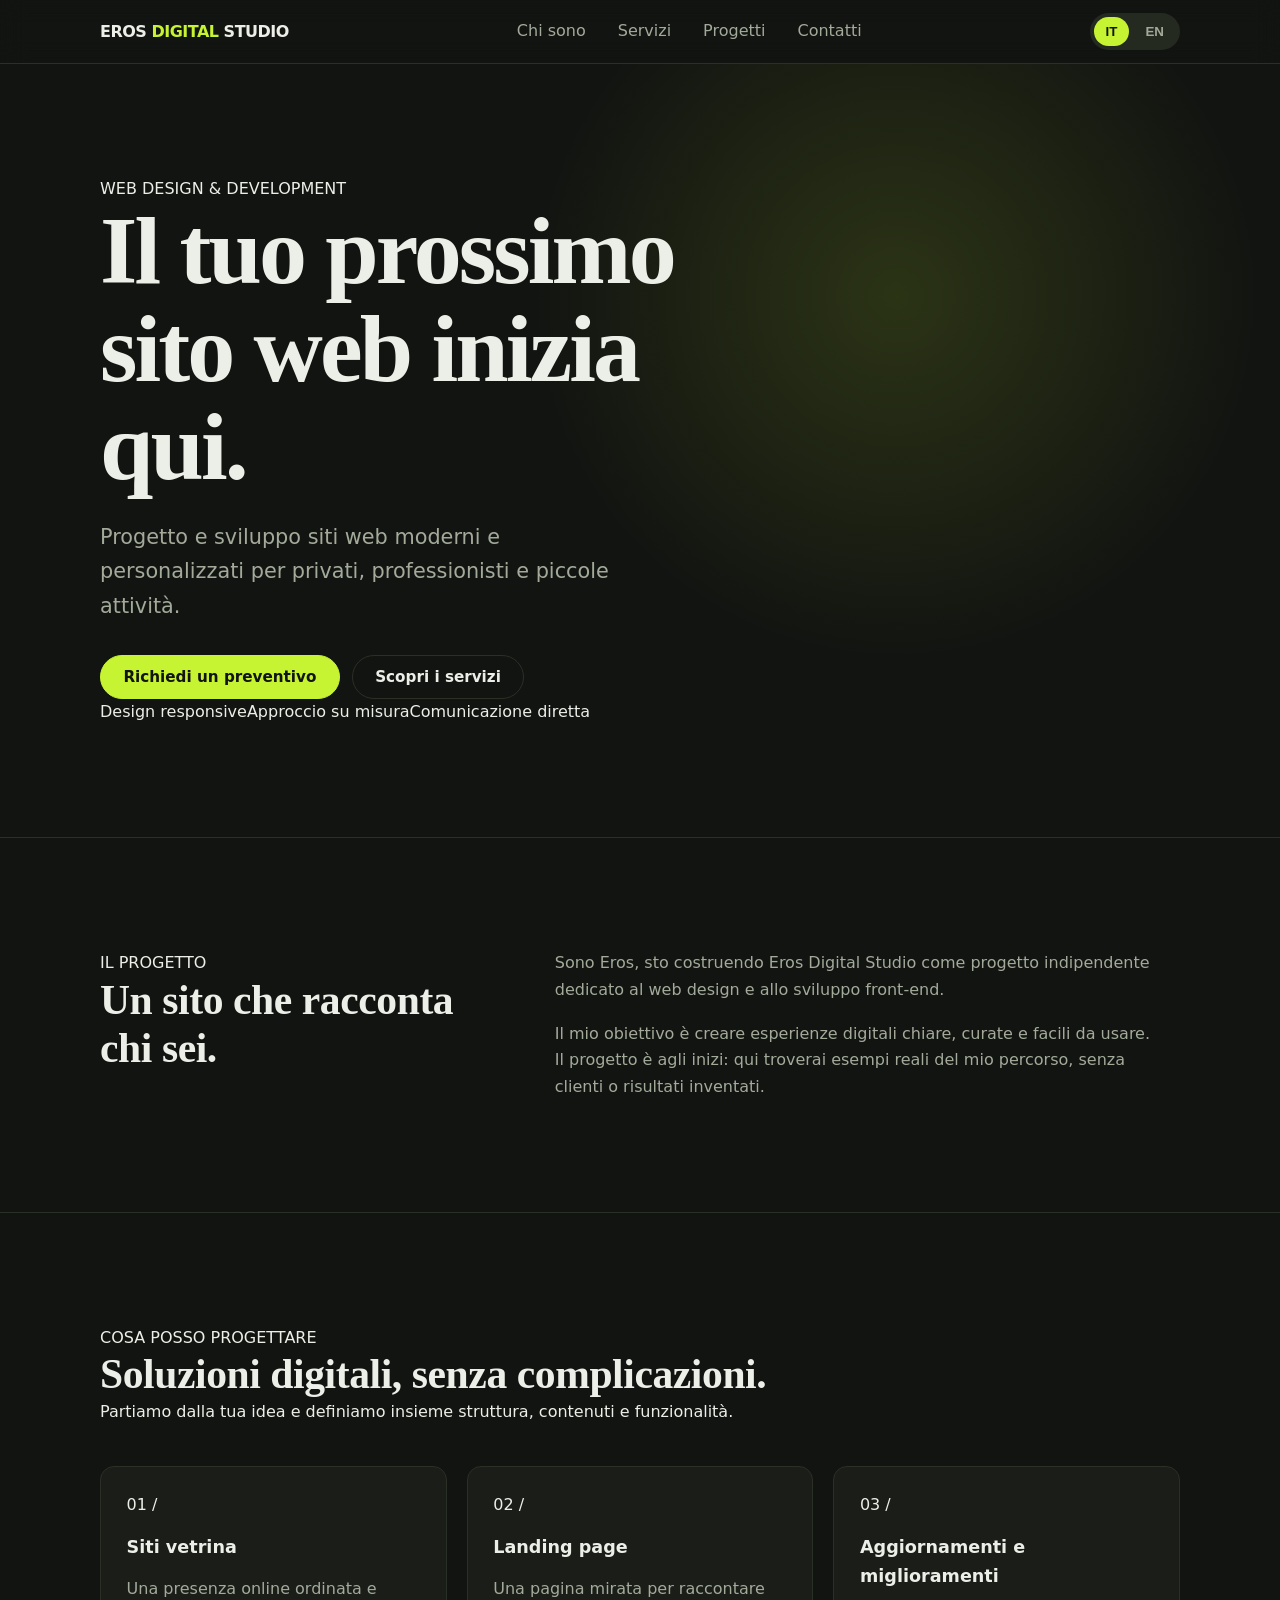
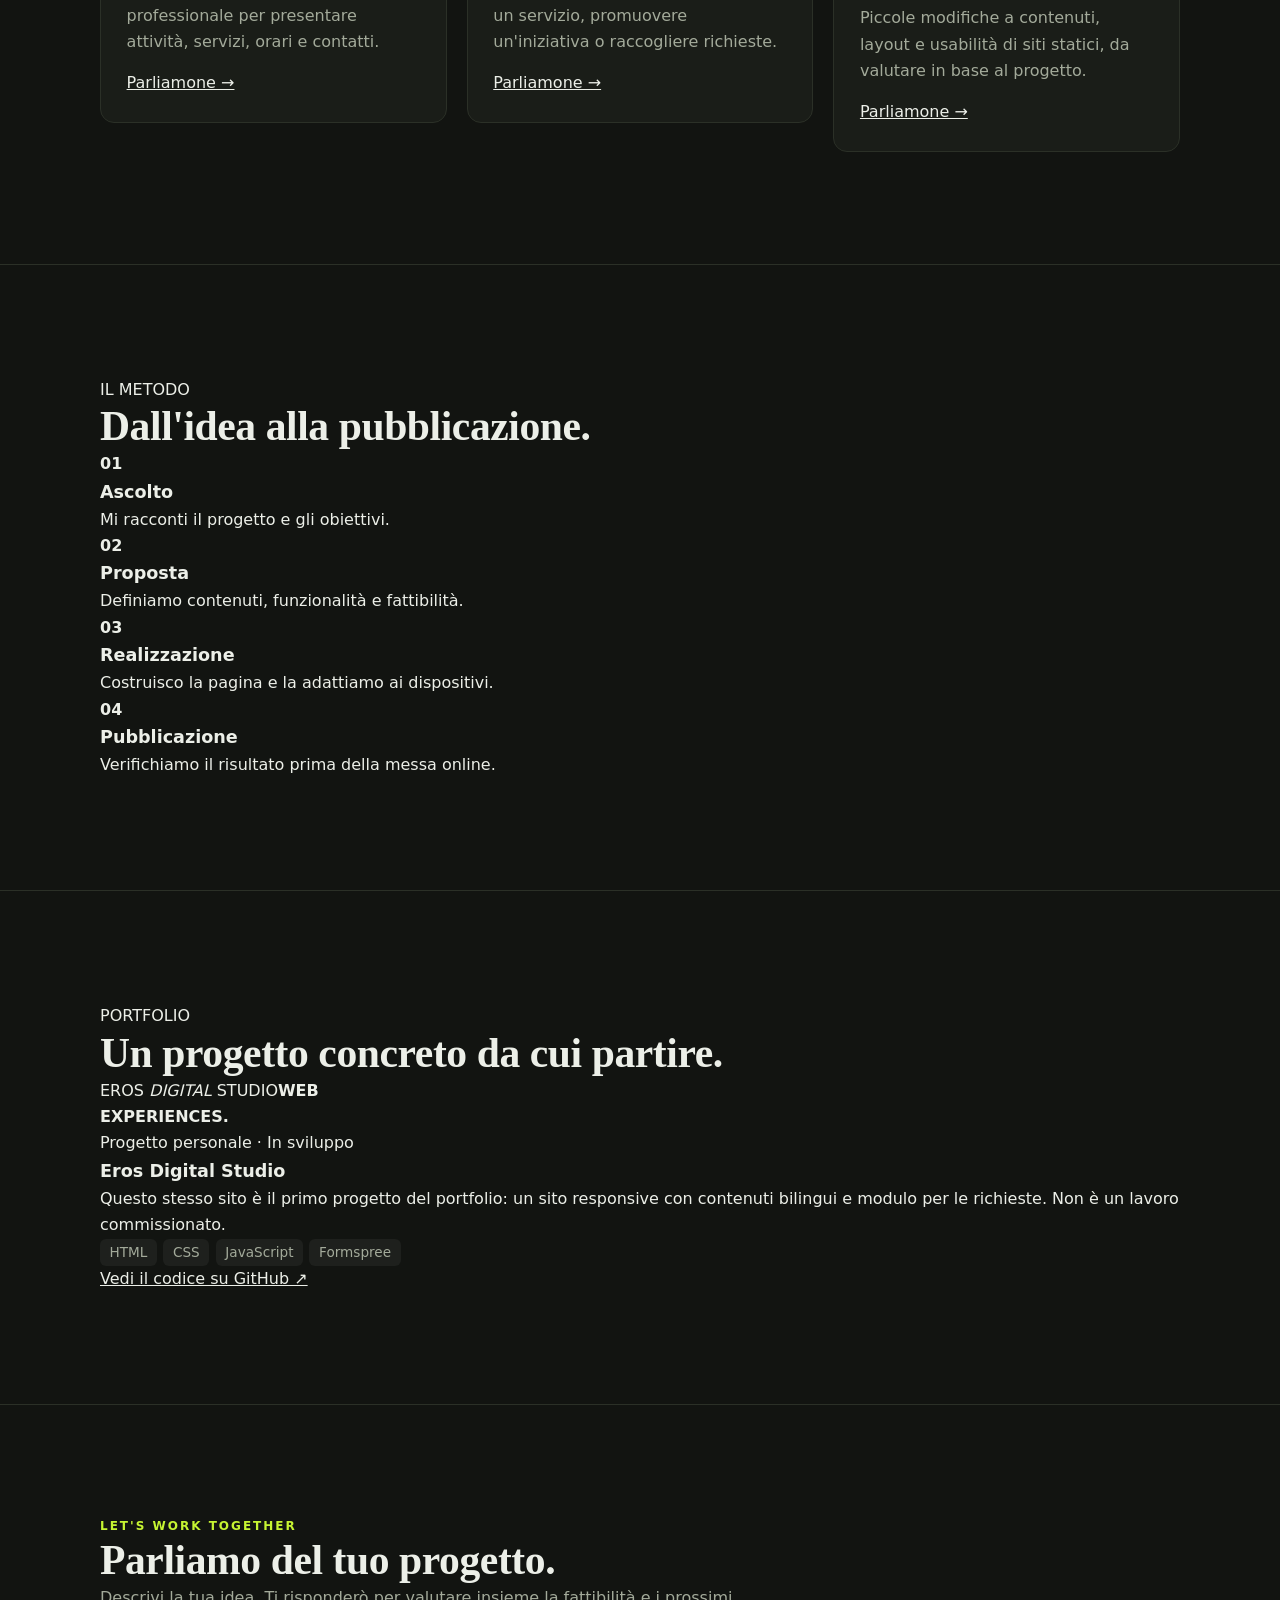
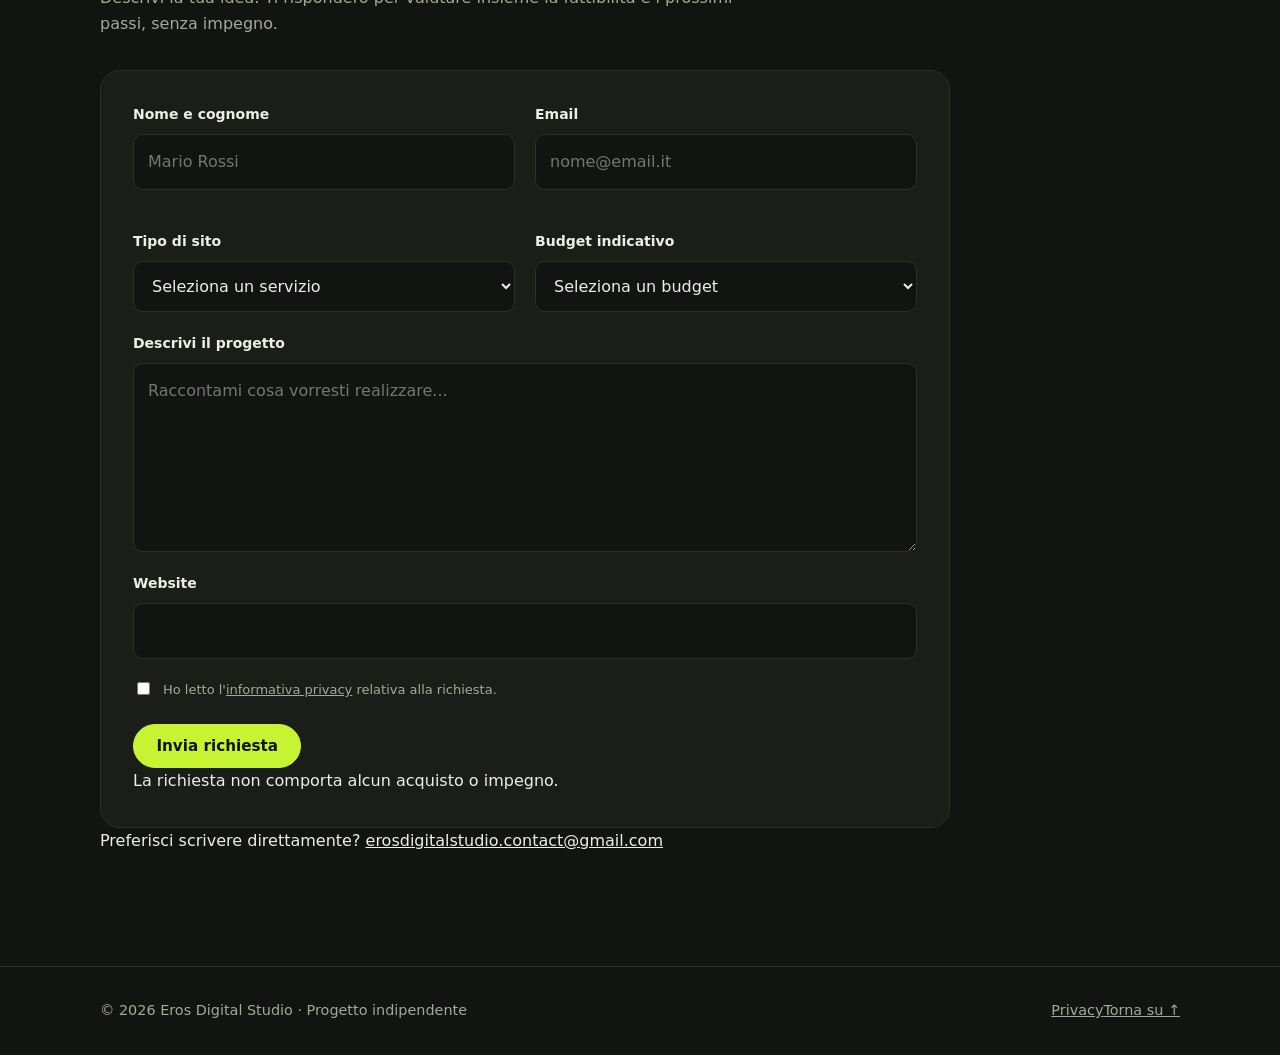
==== commit 067a04c4: "Finish Eros Digital Studio website: index.html" ====
--- a/index.html
+++ b/index.html
@@ -1,270 +1,23 @@
-<!DOCTYPE html>
-<html lang="en">
-<head>
-  <meta charset="utf-8">
-  <meta name="viewport" content="width=device-width, initial-scale=1">
-  
-<title>Eros Digital Studio | Sviluppo Siti Web</title>
-
-  <meta name="description" content="Portfolio of [Your Name], a developer. Selected projects, skills and ways to get in touch.">
-  <meta name="theme-color" content="#121411">
-  <link rel="canonical" href="https://your-domain.example/">
-  <meta property="og:type" content="website">
-  <meta property="og:title" content="[Your Name] – Developer Portfolio">
-  <meta property="og:description" content="Selected projects, skills and contact details.">
-  <meta property="og:url" content="https://your-domain.example/">
-  <meta name="twitter:card" content="summary">
-  <link rel="icon" href="data:image/svg+xml,%3Csvg xmlns='http://www.w3.org/2000/svg' viewBox='0 0 32 32'%3E%3Crect width='32' height='32' rx='8' fill='%23c6f432'/%3E%3C/svg%3E">
-  <link rel="stylesheet" href="style.css">
-  <script src="script.js" defer></script>
-</head>
-<body>
-  <a class="skip" href="#main">Skip to content</a>
-
-  <header class="site-header">
-    <div class="wrap bar">
-      
-<a class="brand" href="#top">
-  EROS <span>DIGITAL</span> STUDIO
-</a>
-      
-      <button class="menu-btn" type="button" aria-expanded="false" aria-controls="nav">Menu</button>
-      
-<div class="language-switch">
-  <button type="button" id="lang-it" aria-pressed="true">IT</button>
-  <button type="button" id="lang-en" aria-pressed="false">EN</button>
-</div>
-<nav id="nav" class="nav" aria-label="Main">
-        <a href="#about">About</a>
-        <a href="#skills">Skills</a>
-        <a href="#projects">Projects</a>
-        <a href="#contact">Contact</a>
-      </nav>
-    </div>
-  </header>
-
-  <main id="main">
-    <section class="hero" id="top">
-      <div class="wrap">
-       
-<h1>Il tuo prossimo sito web inizia qui.</h1>
-<p class="lead">
-  Progetto e sviluppo siti web moderni e personalizzati
-  per privati, professionisti e piccole attività.
-</p>
-
-       <div class="actions">
-         
-<a class="btn primary" href="#contact">
-  Richiedi un preventivo
-</a>
-<a class="btn" href="#skills">
-  Scopri i servizi
-</a>
-
-        </div>
-      </div>
-    </section>
-
-    <section id="about" aria-labelledby="about-h">
-      <div class="wrap split">
-        <h2 id="about-h">About me</h2>
-        <div class="prose">
-          <p>[Write two or three sentences about who you are and how you got into development.]</p>
-          <p>[Write what you are learning or looking for right now: a role, freelance work, collaboration.]</p>
-        </div>
-      </div>
-    </section>
-
-   
-<section id="skills" aria-labelledby="skills-h">
-  <div class="wrap">
-    <h2 id="skills-h">I miei servizi</h2>
-
-    <div class="cards">
-      <article class="card">
-        <h3>Siti vetrina</h3>
-        <p>
-          Siti web moderni per presentare
-          attività, professionisti e servizi.
-        </p>
-        <a href="#contact">Richiedi informazioni</a>
-      </article>
-
-      <article class="card">
-        <h3>Landing page</h3>
-        <p>
-          Pagine dedicate a promuovere
-          prodotti, servizi e iniziative.
-        </p>
-        <a href="#contact">Richiedi informazioni</a>
-      </article>
-    </div>
-  </div>
-</section>
-
-      <div class="wrap">
-        <h2 id="skills-h">Skills and technologies</h2>
-        <div class="groups">
-          <div>
-            <h3>Core web</h3>
-            <ul class="chips"><li>HTML5</li><li>CSS3</li><li>JavaScript</li></ul>
-          </div>
-          <div>
-            <h3>Tools</h3>
-            <ul class="chips"><li>[Your tool]</li><li>[Your tool]</li></ul>
-          </div>
-          <div>
-            <h3>Currently learning</h3>
-            <ul class="chips"><li>[Topic]</li><li>[Topic]</li></ul>
-          </div>
-        </div>
-      </div>
-    </section>
-
-    <section id="projects" aria-labelledby="projects-h">
-      <div class="wrap">
-        <h2 id="projects-h">Selected projects</h2>
-        <div class="cards">
-          <article class="card">
-            <h3>[Project name]</h3>
-            <p>[One sentence describing the project.]</p>
-            <ul class="tags"><li>HTML</li><li>CSS</li><li>JavaScript</li></ul>
-            <button class="more" type="button" aria-expanded="false" aria-controls="p1">Show details</button>
-            <div class="panel" id="p1"><div>
-              <p>[What problem it solves, your role, and what you learned.]</p>
-              <p class="links"><a href="#">Live site</a> <a href="#">Source code</a></p>
-            </div></div>
-          </article>
-          <article class="card">
-            <h3>[Project name]</h3>
-            <p>[One sentence describing the project.]</p>
-            <ul class="tags"><li>[Tech]</li><li>[Tech]</li></ul>
-            <button class="more" type="button" aria-expanded="false" aria-controls="p2">Show details</button>
-            <div class="panel" id="p2"><div>
-              <p>[What problem it solves, your role, and what you learned.]</p>
-              <p class="links"><a href="#">Live site</a> <a href="#">Source code</a></p>
-            </div></div>
-          </article>
-          <article class="card">
-            <h3>[Project name]</h3>
-            <p>[One sentence describing the project.]</p>
-            <ul class="tags"><li>[Tech]</li><li>[Tech]</li></ul>
-            <button class="more" type="button" aria-expanded="false" aria-controls="p3">Show details</button>
-            <div class="panel" id="p3"><div>
-              <p>[What problem it solves, your role, and what you learned.]</p>
-              <p class="links"><a href="#">Live site</a> <a href="#">Source code</a></p>
-            </div></div>
-          </article>
-        </div>
-      </div>
-    </section>
-
-    
-
-<section id="contact" aria-labelledby="contact-h">
-  <div class="wrap">
-    <div class="contact-heading">
-      <p class="eyebrow">LET'S WORK TOGETHER</p>
-      <h2 id="contact-h">Parliamo del tuo progetto.</h2>
-      <p>
-        Raccontami la tua idea e richiedi
-        un preventivo senza impegno.
-      </p>
-    </div>
-
-    <form
-      id="quote-form"
-      class="quote-form"
-      action="https://formspree.io/f/xwlldpog"
-      method="POST"
-    >
-      <input type="hidden" name="_subject"
-        value="Nuovo preventivo - Eros Digital Studio">
-
-      <div class="form-grid">
-        <div class="form-field">
-          <label for="client-name">Nome e cognome</label>
-          <input id="client-name" name="nome"
-            type="text" autocomplete="name"
-            placeholder="Mario Rossi" required>
-        </div>
-
-        <div class="form-field">
-          <label for="client-email">Email</label>
-          <input id="client-email" name="email"
-            type="email" autocomplete="email"
-            placeholder="nome@email.it" required>
-        </div>
-
-        <div class="form-field">
-          <label for="service">Tipo di sito</label>
-          <select id="service" name="servizio" required>
-            <option value="">Seleziona un servizio</option>
-            <option>Sito vetrina</option>
-            <option>Landing page</option>
-            <option>Altro / Da definire</option>
-          </select>
-        </div>
-
-        <div class="form-field">
-          <label for="budget">Budget indicativo</label>
-          <select id="budget" name="budget" required>
-            <option value="">Seleziona un budget</option>
-            <option>Meno di 300 €</option>
-            <option>300–600 €</option>
-            <option>600–1.000 €</option>
-            <option>Oltre 1.000 €</option>
-            <option>Da definire</option>
-          </select>
-        </div>
-      </div>
-
-      <div class="form-field">
-        <label for="message">Descrivi il progetto</label>
-        <textarea id="message" name="messaggio"
-          rows="6" required
-          placeholder="Raccontami cosa vorresti realizzare..."></textarea>
-      </div>
-
-      <label class="privacy-check">
-        <input type="checkbox" name="presa_visione"
-          required>
-        <span>
-          Confermo di aver letto l'informativa
-          sulla privacy.
-        </span>
-      </label>
-
-      <button class="btn primary" type="submit">
-        Invia richiesta
-      </button>
-    </form>
-  </div>
-</section>
-
-
-      <div class="wrap split">
-        <h2 id="contact-h">Contact</h2>
-        <div class="prose">
-          <p>Have a project, a role or a question? Send me an email.</p>
-          <p><a class="mail" href="mailto:you@example.com">you@example.com</a></p>
-          <div class="actions">
-            <button class="btn" type="button" id="copy" data-email="you@example.com">Copy email</button>
-            <a class="btn" href="https://github.com/your-username" target="_blank" rel="noopener noreferrer">GitHub</a>
-            <a class="btn" href="https://www.linkedin.com/in/your-username" target="_blank" rel="noopener noreferrer">LinkedIn</a>
-          </div>
-          <p id="copy-status" class="status" role="status" aria-live="polite"></p>
-        </div>
-      </div>
-    </section>
-  </main>
-
-  <footer class="site-footer">
-    <div class="wrap foot">
-      <p>© <span id="year">2026</span> [Your Name]</p>
-      <a href="#top">Back to top</a>
-    </div>
-  </footer>
-</body>
-</html>
+<!doctype html>
+<html lang="it"><head><meta charset="utf-8"><meta name="viewport" content="width=device-width,initial-scale=1">
+<title>Eros Digital Studio | Siti web moderni per la tua attività</title>
+<meta name="description" content="Eros Digital Studio: siti vetrina e landing page moderne, responsive e personalizzate. Racconta il tuo progetto e richiedi informazioni.">
+<meta name="theme-color" content="#121411"><link rel="canonical" href="https://erosojedam2010-ops.github.io/portfolio-web/">
+<meta property="og:type" content="website"><meta property="og:title" content="Eros Digital Studio | Sviluppo siti web"><meta property="og:description" content="Siti vetrina e landing page moderne per professionisti e piccole attività."><meta property="og:url" content="https://erosojedam2010-ops.github.io/portfolio-web/">
+<link rel="icon" href="data:image/svg+xml,%3Csvg xmlns='http://www.w3.org/2000/svg' viewBox='0 0 32 32'%3E%3Crect width='32' height='32' rx='8' fill='%23c6f432'/%3E%3Ctext x='16' y='23' font-size='20' font-family='Arial' font-weight='bold' text-anchor='middle' fill='%23121411'%3EE%3C/text%3E%3C/svg%3E">
+<link rel="stylesheet" href="style.css"><script src="script.js" defer></script></head>
+<body><a class="skip" href="#main" data-i18n="skip">Vai al contenuto</a>
+<header class="site-header"><div class="wrap bar"><a class="brand" href="#top" aria-label="Eros Digital Studio">EROS <span>DIGITAL</span> STUDIO</a>
+<button class="menu-btn" type="button" aria-expanded="false" aria-controls="nav" data-i18n="menu">Menu</button>
+<nav id="nav" class="nav" aria-label="Navigazione principale"><a href="#about" data-i18n="navAbout">Chi sono</a><a href="#services" data-i18n="navServices">Servizi</a><a href="#projects" data-i18n="navProjects">Progetti</a><a href="#contact" data-i18n="navContact">Contatti</a></nav>
+<div class="language-switch" aria-label="Seleziona lingua"><button type="button" id="lang-it" aria-pressed="true">IT</button><button type="button" id="lang-en" aria-pressed="false">EN</button></div></div></header>
+<main id="main">
+<section class="hero" id="top"><div class="wrap"><p class="eyebrow" data-i18n="heroEyebrow">WEB DESIGN &amp; DEVELOPMENT</p><h1 data-i18n="heroTitle">Il tuo prossimo sito web inizia qui.</h1><p class="lead" data-i18n="heroLead">Progetto e sviluppo siti web moderni e personalizzati per privati, professionisti e piccole attività.</p><div class="actions"><a class="btn primary" href="#contact" data-i18n="heroCta">Richiedi un preventivo</a><a class="btn" href="#services" data-i18n="heroSecondary">Scopri i servizi</a></div><div class="hero-meta"><span data-i18n="heroTag1">Design responsive</span><span data-i18n="heroTag2">Approccio su misura</span><span data-i18n="heroTag3">Comunicazione diretta</span></div></div></section>
+<section id="about" aria-labelledby="about-h"><div class="wrap split"><div><p class="eyebrow" data-i18n="aboutEyebrow">IL PROGETTO</p><h2 id="about-h" data-i18n="aboutTitle">Un sito che racconta chi sei.</h2></div><div class="prose"><p data-i18n="aboutP1">Sono Eros, sto costruendo Eros Digital Studio come progetto indipendente dedicato al web design e allo sviluppo front-end.</p><p data-i18n="aboutP2">Il mio obiettivo è creare esperienze digitali chiare, curate e facili da usare. Il progetto è agli inizi: qui troverai esempi reali del mio percorso, senza clienti o risultati inventati.</p></div></div></section>
+<section id="services" aria-labelledby="services-h"><div class="wrap"><p class="eyebrow" data-i18n="servicesEyebrow">COSA POSSO PROGETTARE</p><h2 id="services-h" data-i18n="servicesTitle">Soluzioni digitali, senza complicazioni.</h2><p class="section-intro" data-i18n="servicesIntro">Partiamo dalla tua idea e definiamo insieme struttura, contenuti e funzionalità.</p><div class="cards service-cards"><article class="card"><span class="card-number">01 /</span><h3 data-i18n="service1Title">Siti vetrina</h3><p data-i18n="service1Body">Una presenza online ordinata e professionale per presentare attività, servizi, orari e contatti.</p><a class="text-link" href="#contact" data-i18n="serviceLink">Parliamone →</a></article><article class="card"><span class="card-number">02 /</span><h3 data-i18n="service2Title">Landing page</h3><p data-i18n="service2Body">Una pagina mirata per raccontare un servizio, promuovere un'iniziativa o raccogliere richieste.</p><a class="text-link" href="#contact" data-i18n="serviceLink">Parliamone →</a></article><article class="card"><span class="card-number">03 /</span><h3 data-i18n="service3Title">Aggiornamenti e miglioramenti</h3><p data-i18n="service3Body">Piccole modifiche a contenuti, layout e usabilità di siti statici, da valutare in base al progetto.</p><a class="text-link" href="#contact" data-i18n="serviceLink">Parliamone →</a></article></div></div></section>
+<section id="process" aria-labelledby="process-h"><div class="wrap"><p class="eyebrow" data-i18n="processEyebrow">IL METODO</p><h2 id="process-h" data-i18n="processTitle">Dall'idea alla pubblicazione.</h2><div class="steps"><div><b>01</b><h3 data-i18n="step1Title">Ascolto</h3><p data-i18n="step1Body">Mi racconti il progetto e gli obiettivi.</p></div><div><b>02</b><h3 data-i18n="step2Title">Proposta</h3><p data-i18n="step2Body">Definiamo contenuti, funzionalità e fattibilità.</p></div><div><b>03</b><h3 data-i18n="step3Title">Realizzazione</h3><p data-i18n="step3Body">Costruisco la pagina e la adattiamo ai dispositivi.</p></div><div><b>04</b><h3 data-i18n="step4Title">Pubblicazione</h3><p data-i18n="step4Body">Verifichiamo il risultato prima della messa online.</p></div></div></div></section>
+<section id="projects" aria-labelledby="projects-h"><div class="wrap"><p class="eyebrow" data-i18n="projectsEyebrow">PORTFOLIO</p><h2 id="projects-h" data-i18n="projectsTitle">Un progetto concreto da cui partire.</h2><div class="project-feature"><div class="project-visual" aria-hidden="true"><div class="mock-window"><div class="mock-top"><i></i><i></i><i></i></div><div class="mock-content"><span>EROS <em>DIGITAL</em> STUDIO</span><strong>WEB<br>EXPERIENCES<span>.</span></strong><div class="mock-line"></div><div class="mock-pill"></div></div></div></div><div class="project-copy"><span class="pill" data-i18n="projectLabel">Progetto personale · In sviluppo</span><h3>Eros Digital Studio</h3><p data-i18n="projectBody">Questo stesso sito è il primo progetto del portfolio: un sito responsive con contenuti bilingui e modulo per le richieste. Non è un lavoro commissionato.</p><ul class="tags"><li>HTML</li><li>CSS</li><li>JavaScript</li><li>Formspree</li></ul><a class="text-link" href="https://github.com/erosojedam2010-ops/portfolio-web" target="_blank" rel="noopener noreferrer" data-i18n="sourceLink">Vedi il codice su GitHub ↗</a></div></div></div></section>
+<section id="contact" aria-labelledby="contact-h"><div class="wrap"><div class="contact-heading"><p class="eyebrow" data-i18n="contactEyebrow">LET'S WORK TOGETHER</p><h2 id="contact-h" data-i18n="contactTitle">Parliamo del tuo progetto.</h2><p data-i18n="contactLead">Descrivi la tua idea. Ti risponderò per valutare insieme la fattibilità e i prossimi passi, senza impegno.</p></div>
+<form id="quote-form" class="quote-form" action="https://formspree.io/f/xwlldpog" method="POST"><input type="hidden" name="_subject" value="Nuova richiesta - Eros Digital Studio"><div class="form-grid"><div class="form-field"><label for="client-name" data-i18n="nameLabel">Nome e cognome</label><input id="client-name" name="nome" type="text" autocomplete="name" required placeholder="Mario Rossi"></div><div class="form-field"><label for="client-email" data-i18n="emailLabel">Email</label><input id="client-email" name="email" type="email" autocomplete="email" required placeholder="nome@email.it"></div><div class="form-field"><label for="service" data-i18n="serviceLabel">Tipo di sito</label><select id="service" name="servizio" required><option value="" data-i18n="selectService">Seleziona un servizio</option><option value="Sito vetrina" data-i18n="service1Title">Siti vetrina</option><option value="Landing page" data-i18n="service2Title">Landing page</option><option value="Altro" data-i18n="other">Altro / Da definire</option></select></div><div class="form-field"><label for="budget" data-i18n="budgetLabel">Budget indicativo</label><select id="budget" name="budget" required><option value="" data-i18n="selectBudget">Seleziona un budget</option><option value="Meno di 300 EUR" data-i18n="budget1">Meno di 300 €</option><option value="300-600 EUR">300–600 €</option><option value="600-1000 EUR">600–1.000 €</option><option value="Oltre 1000 EUR" data-i18n="budget4">Oltre 1.000 €</option><option value="Da definire" data-i18n="budgetUnknown">Da definire</option></select></div></div><div class="form-field"><label for="message" data-i18n="messageLabel">Descrivi il progetto</label><textarea id="message" name="messaggio" rows="6" required data-i18n-placeholder="messagePlaceholder" placeholder="Raccontami cosa vorresti realizzare..."></textarea></div><div class="form-field honeypot" aria-hidden="true"><label for="website">Website</label><input id="website" name="_gotcha" tabindex="-1" autocomplete="off"></div><label class="privacy-check"><input type="checkbox" name="presa_visione" required><span><span data-i18n="privacyAgree">Ho letto l'</span><a href="privacy.html" target="_blank" rel="noopener noreferrer" data-i18n="privacyLink">informativa privacy</a><span data-i18n="privacyEnd"> relativa alla richiesta.</span></span></label><button class="btn primary" type="submit" data-i18n="send">Invia richiesta</button><p class="form-note" data-i18n="formNote">La richiesta non comporta alcun acquisto o impegno.</p></form>
+<p class="direct-contact"><span data-i18n="directEmail">Preferisci scrivere direttamente?</span> <a href="mailto:erosdigitalstudio.contact@gmail.com">erosdigitalstudio.contact@gmail.com</a></p></div></section>
+</main><footer class="site-footer"><div class="wrap foot"><p>© <span id="year">2026</span> Eros Digital Studio <span data-i18n="footerStatus">· Progetto indipendente</span></p><div class="footer-links"><a href="privacy.html" data-i18n="footerPrivacy">Privacy</a><a href="#top" data-i18n="backTop">Torna su ↑</a></div></div></footer></body></html>
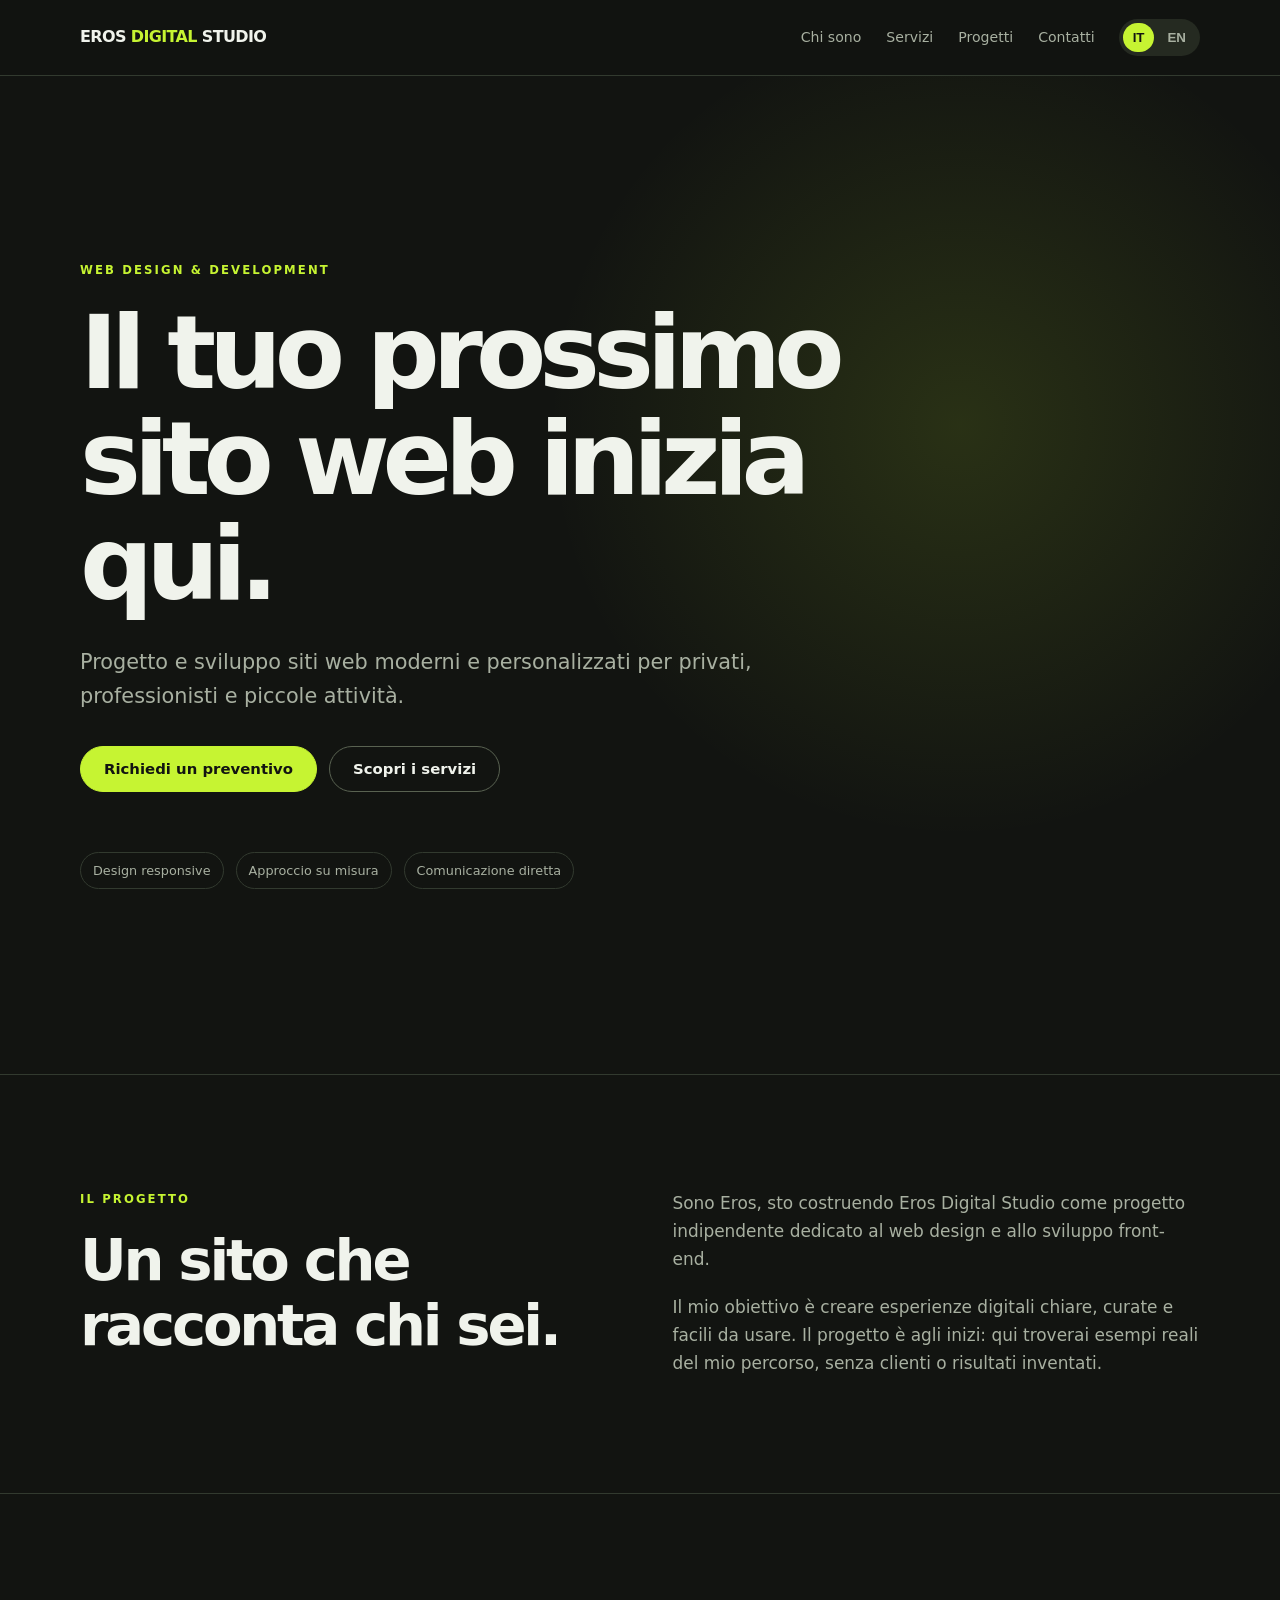
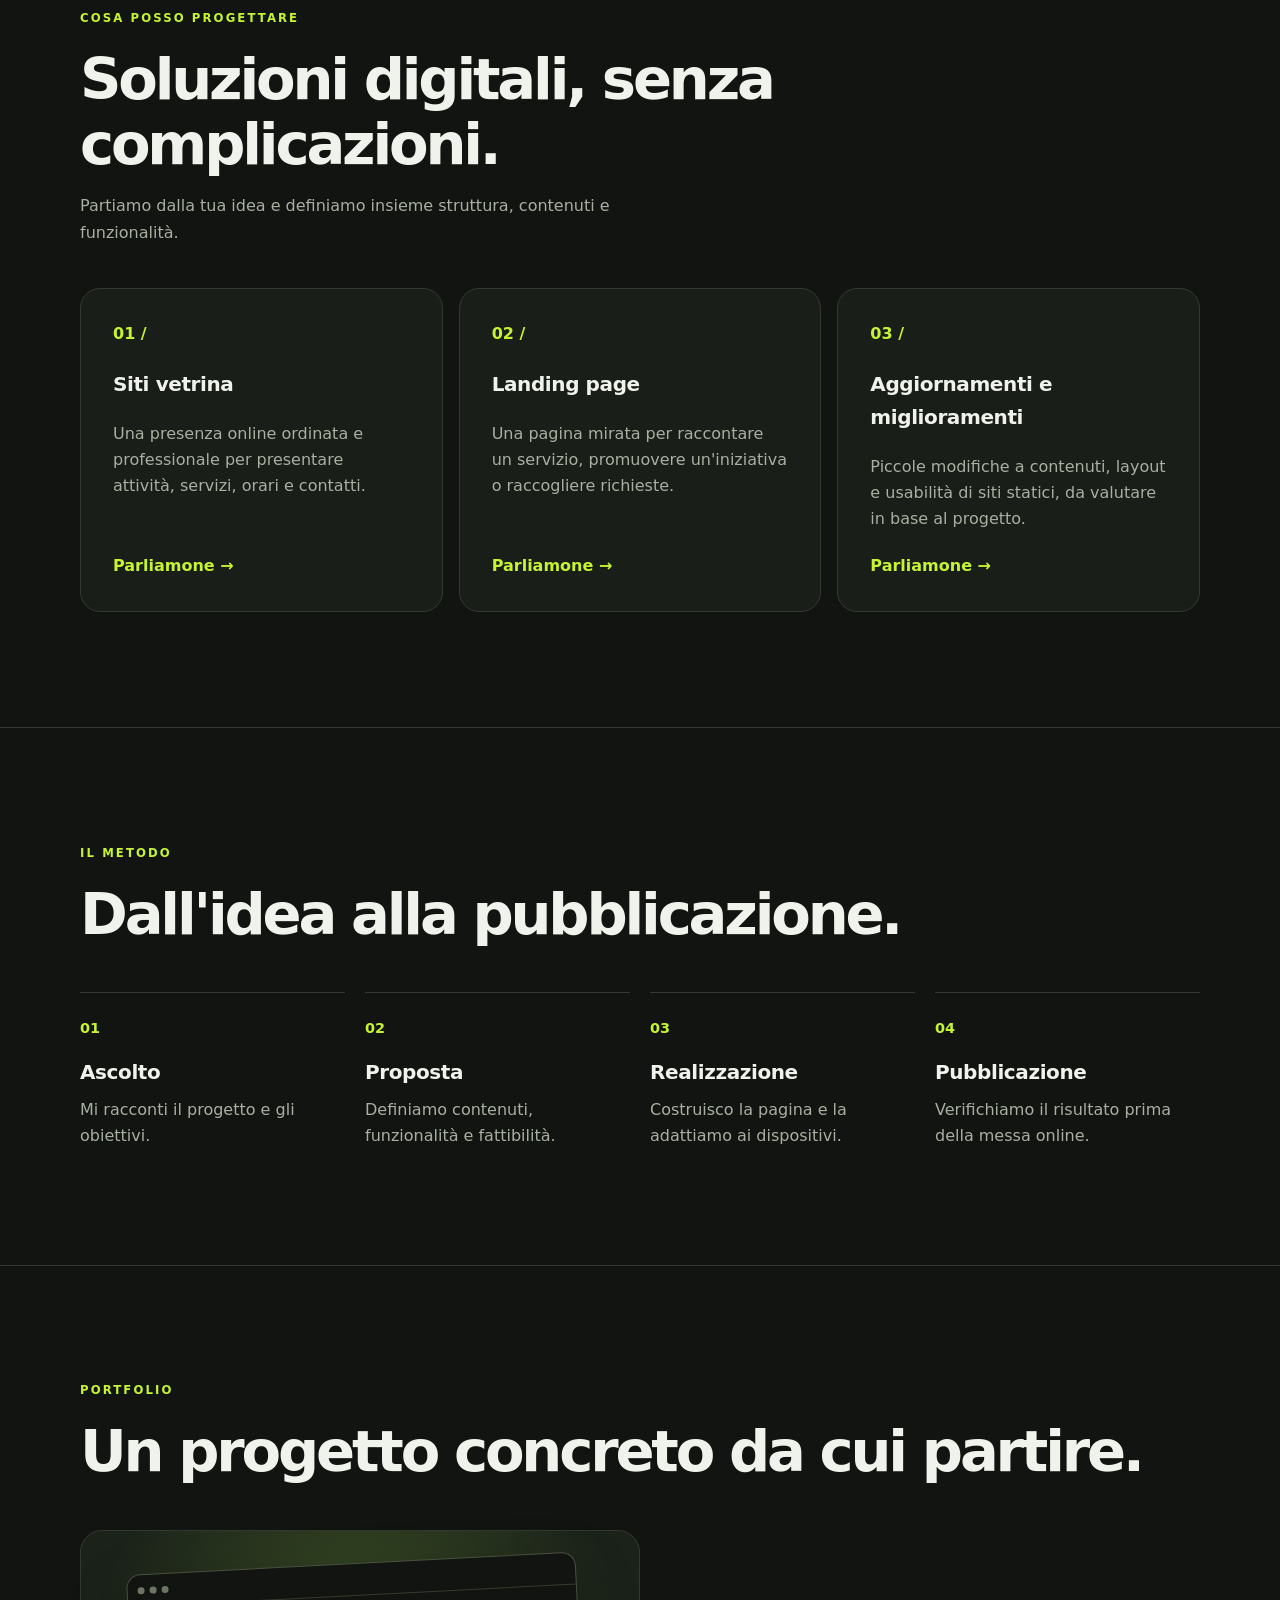
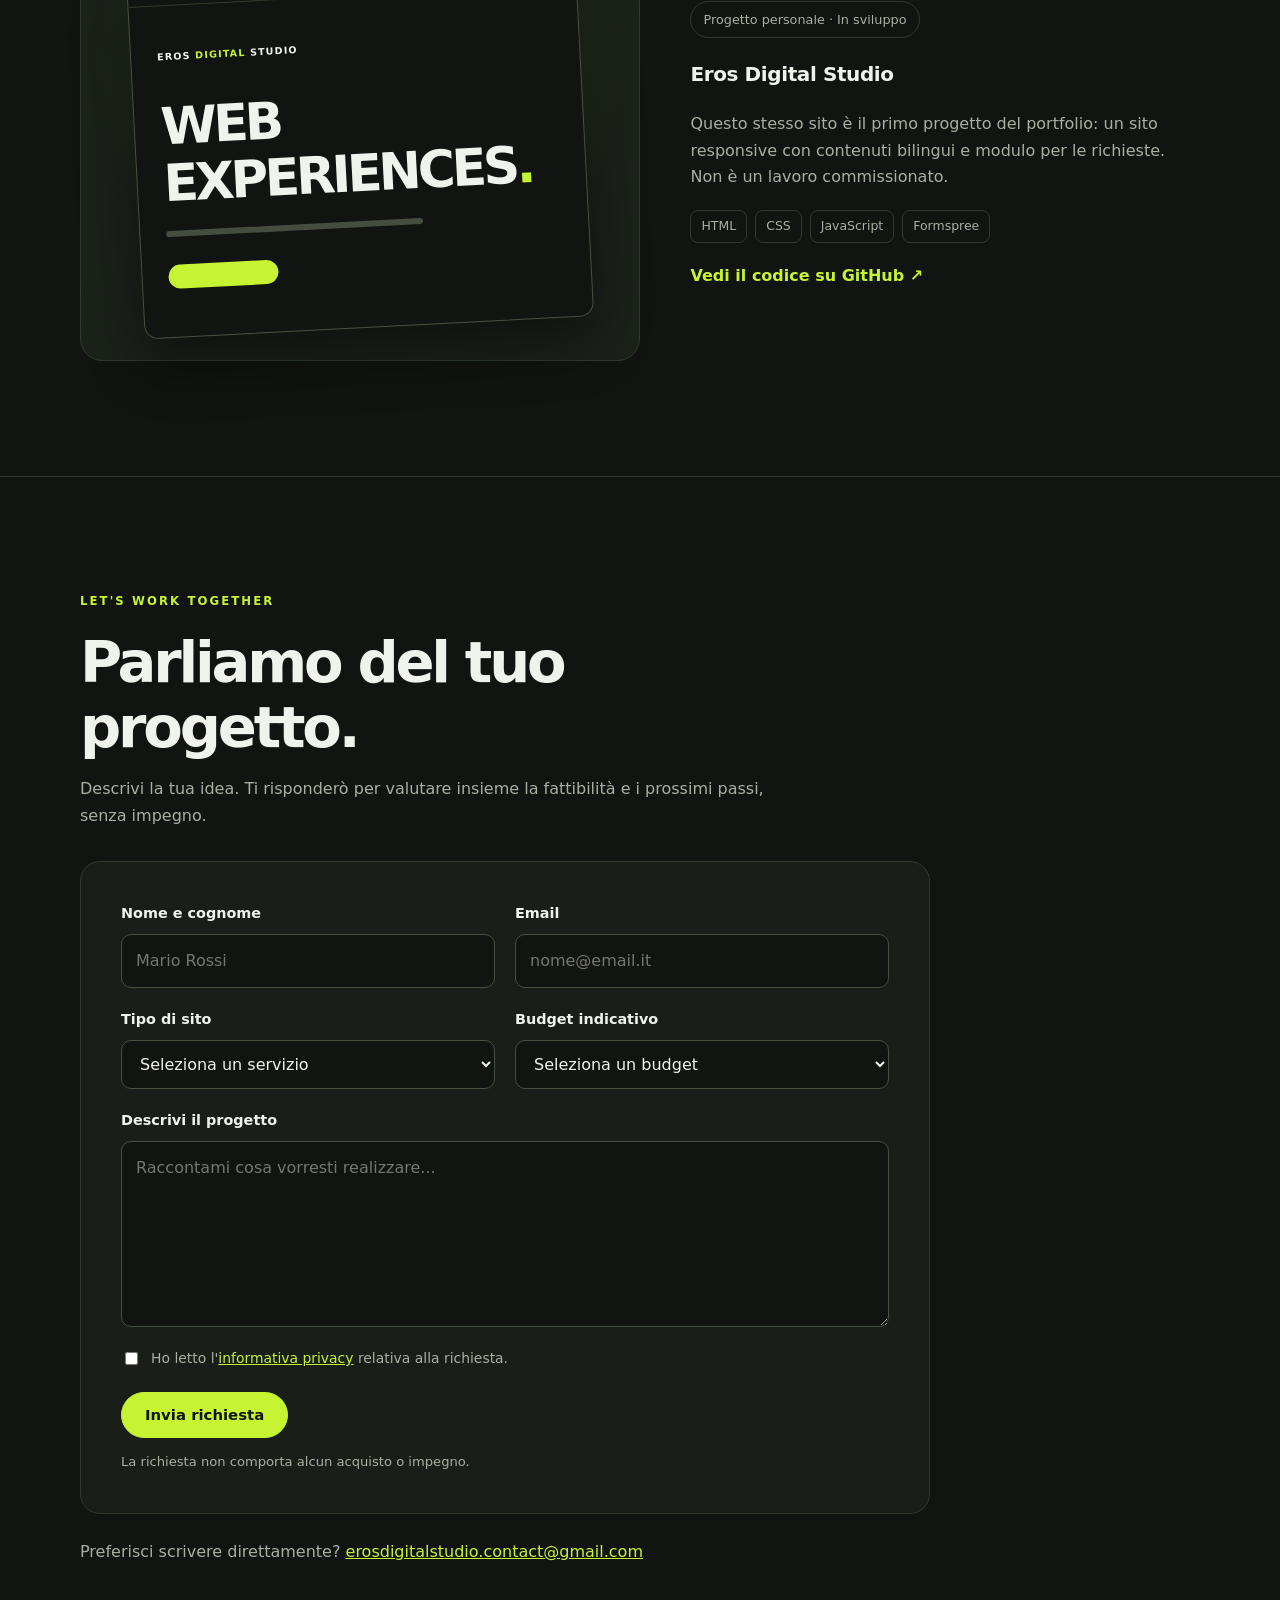
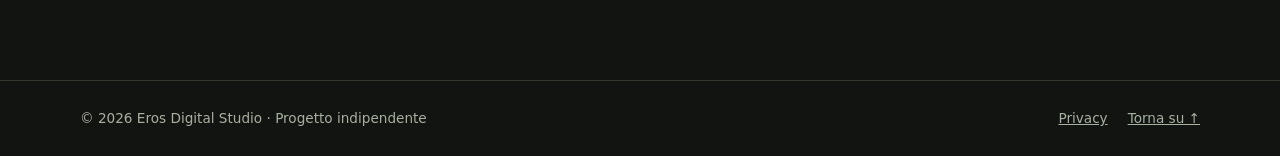
==== commit 57ec2300: "Update canonical URL and repository links for Eros Digital Studio" ====
--- a/index.html
+++ b/index.html
@@ -2,8 +2,8 @@
 <html lang="it"><head><meta charset="utf-8"><meta name="viewport" content="width=device-width,initial-scale=1">
 <title>Eros Digital Studio | Siti web moderni per la tua attività</title>
 <meta name="description" content="Eros Digital Studio: siti vetrina e landing page moderne, responsive e personalizzate. Racconta il tuo progetto e richiedi informazioni.">
-<meta name="theme-color" content="#121411"><link rel="canonical" href="https://erosojedam2010-ops.github.io/portfolio-web/">
-<meta property="og:type" content="website"><meta property="og:title" content="Eros Digital Studio | Sviluppo siti web"><meta property="og:description" content="Siti vetrina e landing page moderne per professionisti e piccole attività."><meta property="og:url" content="https://erosojedam2010-ops.github.io/portfolio-web/">
+<meta name="theme-color" content="#121411"><link rel="canonical" href="https://erosdigitalstudio.github.io/">
+<meta property="og:type" content="website"><meta property="og:title" content="Eros Digital Studio | Sviluppo siti web"><meta property="og:description" content="Siti vetrina e landing page moderne per professionisti e piccole attività."><meta property="og:url" content="https://erosdigitalstudio.github.io/">
 <link rel="icon" href="data:image/svg+xml,%3Csvg xmlns='http://www.w3.org/2000/svg' viewBox='0 0 32 32'%3E%3Crect width='32' height='32' rx='8' fill='%23c6f432'/%3E%3Ctext x='16' y='23' font-size='20' font-family='Arial' font-weight='bold' text-anchor='middle' fill='%23121411'%3EE%3C/text%3E%3C/svg%3E">
 <link rel="stylesheet" href="style.css"><script src="script.js" defer></script></head>
 <body><a class="skip" href="#main" data-i18n="skip">Vai al contenuto</a>
@@ -16,7 +16,7 @@
 <section id="about" aria-labelledby="about-h"><div class="wrap split"><div><p class="eyebrow" data-i18n="aboutEyebrow">IL PROGETTO</p><h2 id="about-h" data-i18n="aboutTitle">Un sito che racconta chi sei.</h2></div><div class="prose"><p data-i18n="aboutP1">Sono Eros, sto costruendo Eros Digital Studio come progetto indipendente dedicato al web design e allo sviluppo front-end.</p><p data-i18n="aboutP2">Il mio obiettivo è creare esperienze digitali chiare, curate e facili da usare. Il progetto è agli inizi: qui troverai esempi reali del mio percorso, senza clienti o risultati inventati.</p></div></div></section>
 <section id="services" aria-labelledby="services-h"><div class="wrap"><p class="eyebrow" data-i18n="servicesEyebrow">COSA POSSO PROGETTARE</p><h2 id="services-h" data-i18n="servicesTitle">Soluzioni digitali, senza complicazioni.</h2><p class="section-intro" data-i18n="servicesIntro">Partiamo dalla tua idea e definiamo insieme struttura, contenuti e funzionalità.</p><div class="cards service-cards"><article class="card"><span class="card-number">01 /</span><h3 data-i18n="service1Title">Siti vetrina</h3><p data-i18n="service1Body">Una presenza online ordinata e professionale per presentare attività, servizi, orari e contatti.</p><a class="text-link" href="#contact" data-i18n="serviceLink">Parliamone →</a></article><article class="card"><span class="card-number">02 /</span><h3 data-i18n="service2Title">Landing page</h3><p data-i18n="service2Body">Una pagina mirata per raccontare un servizio, promuovere un'iniziativa o raccogliere richieste.</p><a class="text-link" href="#contact" data-i18n="serviceLink">Parliamone →</a></article><article class="card"><span class="card-number">03 /</span><h3 data-i18n="service3Title">Aggiornamenti e miglioramenti</h3><p data-i18n="service3Body">Piccole modifiche a contenuti, layout e usabilità di siti statici, da valutare in base al progetto.</p><a class="text-link" href="#contact" data-i18n="serviceLink">Parliamone →</a></article></div></div></section>
 <section id="process" aria-labelledby="process-h"><div class="wrap"><p class="eyebrow" data-i18n="processEyebrow">IL METODO</p><h2 id="process-h" data-i18n="processTitle">Dall'idea alla pubblicazione.</h2><div class="steps"><div><b>01</b><h3 data-i18n="step1Title">Ascolto</h3><p data-i18n="step1Body">Mi racconti il progetto e gli obiettivi.</p></div><div><b>02</b><h3 data-i18n="step2Title">Proposta</h3><p data-i18n="step2Body">Definiamo contenuti, funzionalità e fattibilità.</p></div><div><b>03</b><h3 data-i18n="step3Title">Realizzazione</h3><p data-i18n="step3Body">Costruisco la pagina e la adattiamo ai dispositivi.</p></div><div><b>04</b><h3 data-i18n="step4Title">Pubblicazione</h3><p data-i18n="step4Body">Verifichiamo il risultato prima della messa online.</p></div></div></div></section>
-<section id="projects" aria-labelledby="projects-h"><div class="wrap"><p class="eyebrow" data-i18n="projectsEyebrow">PORTFOLIO</p><h2 id="projects-h" data-i18n="projectsTitle">Un progetto concreto da cui partire.</h2><div class="project-feature"><div class="project-visual" aria-hidden="true"><div class="mock-window"><div class="mock-top"><i></i><i></i><i></i></div><div class="mock-content"><span>EROS <em>DIGITAL</em> STUDIO</span><strong>WEB<br>EXPERIENCES<span>.</span></strong><div class="mock-line"></div><div class="mock-pill"></div></div></div></div><div class="project-copy"><span class="pill" data-i18n="projectLabel">Progetto personale · In sviluppo</span><h3>Eros Digital Studio</h3><p data-i18n="projectBody">Questo stesso sito è il primo progetto del portfolio: un sito responsive con contenuti bilingui e modulo per le richieste. Non è un lavoro commissionato.</p><ul class="tags"><li>HTML</li><li>CSS</li><li>JavaScript</li><li>Formspree</li></ul><a class="text-link" href="https://github.com/erosojedam2010-ops/portfolio-web" target="_blank" rel="noopener noreferrer" data-i18n="sourceLink">Vedi il codice su GitHub ↗</a></div></div></div></section>
+<section id="projects" aria-labelledby="projects-h"><div class="wrap"><p class="eyebrow" data-i18n="projectsEyebrow">PORTFOLIO</p><h2 id="projects-h" data-i18n="projectsTitle">Un progetto concreto da cui partire.</h2><div class="project-feature"><div class="project-visual" aria-hidden="true"><div class="mock-window"><div class="mock-top"><i></i><i></i><i></i></div><div class="mock-content"><span>EROS <em>DIGITAL</em> STUDIO</span><strong>WEB<br>EXPERIENCES<span>.</span></strong><div class="mock-line"></div><div class="mock-pill"></div></div></div></div><div class="project-copy"><span class="pill" data-i18n="projectLabel">Progetto personale · In sviluppo</span><h3>Eros Digital Studio</h3><p data-i18n="projectBody">Questo stesso sito è il primo progetto del portfolio: un sito responsive con contenuti bilingui e modulo per le richieste. Non è un lavoro commissionato.</p><ul class="tags"><li>HTML</li><li>CSS</li><li>JavaScript</li><li>Formspree</li></ul><a class="text-link" href="https://github.com/erosdigitalstudio/erosdigitalstudio.github.io" target="_blank" rel="noopener noreferrer" data-i18n="sourceLink">Vedi il codice su GitHub ↗</a></div></div></div></section>
 <section id="contact" aria-labelledby="contact-h"><div class="wrap"><div class="contact-heading"><p class="eyebrow" data-i18n="contactEyebrow">LET'S WORK TOGETHER</p><h2 id="contact-h" data-i18n="contactTitle">Parliamo del tuo progetto.</h2><p data-i18n="contactLead">Descrivi la tua idea. Ti risponderò per valutare insieme la fattibilità e i prossimi passi, senza impegno.</p></div>
 <form id="quote-form" class="quote-form" action="https://formspree.io/f/xwlldpog" method="POST"><input type="hidden" name="_subject" value="Nuova richiesta - Eros Digital Studio"><div class="form-grid"><div class="form-field"><label for="client-name" data-i18n="nameLabel">Nome e cognome</label><input id="client-name" name="nome" type="text" autocomplete="name" required placeholder="Mario Rossi"></div><div class="form-field"><label for="client-email" data-i18n="emailLabel">Email</label><input id="client-email" name="email" type="email" autocomplete="email" required placeholder="nome@email.it"></div><div class="form-field"><label for="service" data-i18n="serviceLabel">Tipo di sito</label><select id="service" name="servizio" required><option value="" data-i18n="selectService">Seleziona un servizio</option><option value="Sito vetrina" data-i18n="service1Title">Siti vetrina</option><option value="Landing page" data-i18n="service2Title">Landing page</option><option value="Altro" data-i18n="other">Altro / Da definire</option></select></div><div class="form-field"><label for="budget" data-i18n="budgetLabel">Budget indicativo</label><select id="budget" name="budget" required><option value="" data-i18n="selectBudget">Seleziona un budget</option><option value="Meno di 300 EUR" data-i18n="budget1">Meno di 300 €</option><option value="300-600 EUR">300–600 €</option><option value="600-1000 EUR">600–1.000 €</option><option value="Oltre 1000 EUR" data-i18n="budget4">Oltre 1.000 €</option><option value="Da definire" data-i18n="budgetUnknown">Da definire</option></select></div></div><div class="form-field"><label for="message" data-i18n="messageLabel">Descrivi il progetto</label><textarea id="message" name="messaggio" rows="6" required data-i18n-placeholder="messagePlaceholder" placeholder="Raccontami cosa vorresti realizzare..."></textarea></div><div class="form-field honeypot" aria-hidden="true"><label for="website">Website</label><input id="website" name="_gotcha" tabindex="-1" autocomplete="off"></div><label class="privacy-check"><input type="checkbox" name="presa_visione" required><span><span data-i18n="privacyAgree">Ho letto l'</span><a href="privacy.html" target="_blank" rel="noopener noreferrer" data-i18n="privacyLink">informativa privacy</a><span data-i18n="privacyEnd"> relativa alla richiesta.</span></span></label><button class="btn primary" type="submit" data-i18n="send">Invia richiesta</button><p class="form-note" data-i18n="formNote">La richiesta non comporta alcun acquisto o impegno.</p></form>
 <p class="direct-contact"><span data-i18n="directEmail">Preferisci scrivere direttamente?</span> <a href="mailto:erosdigitalstudio.contact@gmail.com">erosdigitalstudio.contact@gmail.com</a></p></div></section>
--- a/style.css
+++ b/style.css
@@ -1,298 +1,12 @@
-/* ---------- Tokens ---------- */
-:root {
-  --bg: #121411;
-  --surface: #1a1d18;
-  --line: #2b3027;
-  --text: #ecefe8;
-  --muted: #a3aa9a;
-  --lime: #c6f432;
-  --serif: "Iowan Old Style", "Palatino Linotype", Palatino, Georgia, serif;
-  --sans: system-ui, -apple-system, "Segoe UI", Roboto, Helvetica, Arial, sans-serif;
-  --radius: 14px;
-  --header-h: 64px;
-}
-
-/* ---------- Base ---------- */
-*, *::before, *::after { box-sizing: border-box; }
-html { scroll-behavior: smooth; scroll-padding-top: var(--header-h); }
-body {
-  margin: 0;
-  background: var(--bg);
-  color: var(--text);
-  font: 1rem/1.65 var(--sans);
-  -webkit-font-smoothing: antialiased;
-}
-h1, h2, h3, p, ul { margin: 0; }
-ul { padding: 0; list-style: none; }
-a { color: inherit; }
-:focus-visible { outline: 2px solid var(--lime); outline-offset: 3px; border-radius: 4px; }
-
-.wrap { width: min(1080px, 100% - 2.5rem); margin-inline: auto; }
-section { padding-block: clamp(4rem, 10vw, 7rem); border-top: 1px solid var(--line); }
-.hero { border-top: 0; }
-
-.skip {
-  position: absolute; left: 1rem; top: -4rem; z-index: 20;
-  background: var(--lime); color: #121411; padding: .6rem 1rem; border-radius: 8px;
-  font-weight: 600; text-decoration: none; transition: top .2s;
-}
-.skip:focus { top: 1rem; }
-
-h2 { font: 600 clamp(1.8rem, 4vw, 2.6rem)/1.15 var(--serif); letter-spacing: -.01em; }
-h3 { font-size: 1.1rem; font-weight: 600; }
-
-/* ---------- Header ---------- */
-.site-header {
-  position: sticky; top: 0; z-index: 10; height: var(--header-h);
-  background: rgb(18 20 17 / .85); backdrop-filter: blur(12px);
-  border-bottom: 1px solid var(--line);
-}
-.bar { display: flex; align-items: center; justify-content: space-between; height: 100%; }
-.brand { font: 600 1.15rem var(--serif); text-decoration: none; }
-.nav { display: flex; gap: 2rem; }
-.nav a { color: var(--muted); text-decoration: none; padding: .25rem 0; transition: color .2s; }
-.nav a:hover, .nav a.active { color: var(--text); }
-.nav a.active { box-shadow: 0 2px 0 var(--lime); }
-.menu-btn {
-  display: none; background: none; color: var(--text); font: inherit;
-  border: 1px solid var(--line); border-radius: 999px; padding: .4rem 1rem; cursor: pointer;
-}
-
-/* ---------- Hero ---------- */
-.hero {
-  --mx: 70%; --my: 30%;
-  min-height: min(88vh, 760px); display: grid; align-items: center;
-  background: radial-gradient(520px circle at var(--mx) var(--my), rgb(198 244 50 / .14), transparent 70%);
-}
-.hero h1 {
-  font: 600 clamp(2.8rem, 9vw, 6rem)/1.02 var(--serif);
-  letter-spacing: -.03em; max-width: 12ch;
-}
-.lead { margin-top: 1.5rem; max-width: 34rem; font-size: clamp(1.05rem, 2.2vw, 1.3rem); color: var(--muted); }
-.actions { display: flex; flex-wrap: wrap; gap: .75rem; margin-top: 2rem; }
-
-.btn {
-  display: inline-flex; align-items: center; padding: .75rem 1.4rem;
-  border: 1px solid var(--line); border-radius: 999px; background: transparent;
-  color: var(--text); font: 600 .95rem var(--sans); text-decoration: none; cursor: pointer;
-  transition: border-color .2s, background .2s, transform .2s;
-}
-.btn:hover { border-color: var(--lime); }
-.btn:active { transform: scale(.97); }
-.btn.primary { background: var(--lime); border-color: var(--lime); color: #121411; }
-.btn.primary:hover { background: #d6ff52; }
-
-/* The one orchestrated moment: hero entrance on page load */
-@media (prefers-reduced-motion: no-preference) {
-  .hero h1, .hero .lead, .hero .actions { animation: rise .8s cubic-bezier(.2, .7, .2, 1) both; }
-  .hero .lead { animation-delay: .12s; }
-  .hero .actions { animation-delay: .24s; }
-}
-@keyframes rise { from { opacity: 0; transform: translateY(24px); } }
-
-/* ---------- Two-column sections ---------- */
-.split { display: grid; gap: 2rem; }
-.prose { display: grid; gap: 1.1rem; max-width: 38rem; color: var(--muted); }
-.prose .actions { margin-top: .5rem; }
-.mail { color: var(--lime); font: 600 clamp(1.3rem, 3.5vw, 1.8rem) var(--serif); text-underline-offset: 6px; }
-.status { min-height: 1.5em; font-size: .9rem; color: var(--lime); }
-
-/* ---------- Skills ---------- */
-.groups { display: grid; gap: 2rem; margin-top: 2.5rem; grid-template-columns: repeat(auto-fit, minmax(220px, 1fr)); }
-.groups h3 { margin-bottom: .9rem; color: var(--muted); font-weight: 500; }
-.chips { display: flex; flex-wrap: wrap; gap: .5rem; }
-.chips li {
-  padding: .4rem .9rem; border: 1px solid var(--line); border-radius: 999px; font-size: .95rem;
-}
-
-/* ---------- Project cards ---------- */
-.cards { display: grid; gap: 1.25rem; margin-top: 2.5rem; grid-template-columns: repeat(auto-fit, minmax(280px, 1fr)); align-items: start; }
-.card {
-  display: grid; gap: .9rem; padding: 1.6rem;
-  background: var(--surface); border: 1px solid var(--line); border-radius: var(--radius);
-  transition: border-color .25s;
-}
-.card:hover, .card.open { border-color: var(--lime); }
-.card > p { color: var(--muted); }
-.tags { display: flex; flex-wrap: wrap; gap: .4rem; font-size: .85rem; color: var(--muted); }
-.tags li { background: rgb(255 255 255 / .05); padding: .15rem .6rem; border-radius: 6px; }
-.more {
-  justify-self: start; background: none; border: 0; padding: 0; cursor: pointer;
-  color: var(--lime); font: 600 .95rem var(--sans); text-underline-offset: 5px;
-}
-.more:hover { text-decoration: underline; }
-
-.panel {
-  display: grid; grid-template-rows: 0fr; visibility: hidden;
-  transition: grid-template-rows .35s ease, visibility .35s;
-}
-.panel > div { overflow: hidden; display: grid; gap: .8rem; color: var(--muted); }
-.card.open .panel { grid-template-rows: 1fr; visibility: visible; }
-.links { display: flex; gap: 1.25rem; }
-.links a { color: var(--text); text-underline-offset: 5px; }
-.links a:hover { color: var(--lime); }
-
-/* ---------- Footer ---------- */
-.site-footer { border-top: 1px solid var(--line); padding-block: 2rem; color: var(--muted); font-size: .9rem; }
-.foot { display: flex; justify-content: space-between; gap: 1rem; flex-wrap: wrap; }
-.foot a:hover { color: var(--lime); }
-
-/* ---------- Responsive ---------- */
-@media (min-width: 800px) {
-  .split { grid-template-columns: 1fr 1.6fr; gap: 4rem; }
-}
-@media (max-width: 760px) {
-  .js .menu-btn { display: inline-flex; }
-  .js .nav {
-    display: none; position: absolute; top: 100%; left: 0; right: 0;
-    flex-direction: column; gap: 0; padding: .5rem 1.25rem 1rem;
-    background: var(--bg); border-bottom: 1px solid var(--line);
-  }
-  .js .nav.open { display: flex; }
-  .js .nav a { padding: .9rem 0; border-bottom: 1px solid var(--line); }
-  .js .nav a.active { box-shadow: none; color: var(--lime); }
-}
-@media (prefers-reduced-motion: reduce) {
-  html { scroll-behavior: auto; }
-  *, *::before, *::after { transition-duration: .01ms !important; }
-}
-
-/* Selettore lingua IT / EN */
-.language-switch {
-  display: flex;
-  align-items: center;
-  gap: 4px;
-  padding: 4px;
-  background: #252a21;
-  border-radius: 50px;
-}
-
-.language-switch button {
-  border: none;
-  background: transparent;
-  color: #a3aa9a;
-  padding: 7px 12px;
-  border-radius: 50px;
-  font-weight: 700;
-  cursor: pointer;
-  transition: all 0.25s ease;
-}
-
-.language-switch button[aria-pressed="true"] {
-  background: #c6f432;
-  color: #121411;
-}
-
-.language-switch button:hover {
-  color: #ffffff;
-}
-
-.language-switch button[aria-pressed="true"]:hover {
-  color: #121411;
-}
-
-/* Eros Digital Studio — Brand */
-
-.brand {
-  font-family: var(--sans);
-  font-size: 1rem;
-  font-weight: 800;
-  letter-spacing: -0.5px;
-}
-
-.brand span {
-  color: var(--lime);
-}
-
-/* Eros Digital Studio - Modulo preventivi */
-
-.contact-heading {
-  max-width: 650px;
-  margin-bottom: 32px;
-}
-
-.contact-heading .eyebrow {
-  color: var(--lime);
-  font-size: 12px;
-  font-weight: 700;
-  letter-spacing: 2px;
-}
-
-.contact-heading p {
-  color: var(--muted);
-}
-
-.quote-form {
-  max-width: 850px;
-  padding: 32px;
-  background: var(--surface);
-  border: 1px solid var(--line);
-  border-radius: 20px;
-}
-
-.form-grid {
-  display: grid;
-  grid-template-columns: repeat(2, minmax(0, 1fr));
-  gap: 20px;
-}
-
-.form-field {
-  display: flex;
-  flex-direction: column;
-  gap: 8px;
-  margin-bottom: 20px;
-}
-
-.form-field label {
-  color: var(--text);
-  font-weight: 600;
-  font-size: 14px;
-}
-
-.quote-form input,
-.quote-form select,
-.quote-form textarea {
-  width: 100%;
-  padding: 14px;
-  background: var(--bg);
-  color: var(--text);
-  border: 1px solid var(--line);
-  border-radius: 10px;
-  font: inherit;
-}
-
-.quote-form input:focus,
-.quote-form select:focus,
-.quote-form textarea:focus {
-  outline: 2px solid var(--lime);
-  outline-offset: 2px;
-}
-
-.quote-form textarea {
-  resize: vertical;
-}
-
-.privacy-check {
-  display: flex;
-  align-items: flex-start;
-  gap: 10px;
-  margin-bottom: 24px;
-  color: var(--muted);
-  font-size: 13px;
-}
-
-.quote-form .privacy-check input {
-  width: auto;
-  margin-top: 3px;
-  accent-color: var(--lime);
-}
-
-@media (max-width: 600px) {
-  .form-grid {
-    grid-template-columns: 1fr;
-  }
-
-  .quote-form {
-    padding: 20px;
-  }
-}
+/* Eros Digital Studio — design system */
+:root{--bg:#121411;--surface:#1a1e19;--line:#323a2f;--text:#f0f3ec;--muted:#a8b0a1;--lime:#c6f432;--sans:system-ui,-apple-system,"Segoe UI",Roboto,Arial,sans-serif;--header-h:76px}
+*{box-sizing:border-box}html{scroll-behavior:smooth;scroll-padding-top:var(--header-h)}body{margin:0;background:var(--bg);color:var(--text);font:16px/1.65 var(--sans);-webkit-font-smoothing:antialiased}a{color:inherit}p,h1,h2,h3,ul{margin:0}ul{padding:0;list-style:none}.wrap{width:min(1120px,calc(100% - 44px));margin-inline:auto}section{padding:clamp(75px,9vw,125px) 0;border-top:1px solid var(--line)}.skip{position:absolute;left:10px;top:-70px;z-index:50;background:var(--lime);color:var(--bg);padding:10px}.skip:focus{top:10px}:focus-visible{outline:2px solid var(--lime);outline-offset:4px}
+.site-header{position:sticky;top:0;z-index:20;height:var(--header-h);background:rgba(18,20,17,.93);backdrop-filter:blur(16px);border-bottom:1px solid var(--line)}.bar{display:flex;align-items:center;gap:24px;height:100%}.brand{text-decoration:none;font-size:clamp(.8rem,1.4vw,1rem);font-weight:850;letter-spacing:-.04em;white-space:nowrap}.brand span,.eyebrow,.card-number,.steps b{color:var(--lime)}.nav{display:flex;align-items:center;gap:25px;margin-left:auto}.nav a{color:var(--muted);text-decoration:none;font-size:.88rem;white-space:nowrap}.nav a:hover,.nav a.active{color:var(--lime)}.language-switch{display:flex;gap:3px;background:#252a21;padding:4px;border-radius:40px}.language-switch button{border:0;background:none;color:var(--muted);font-weight:800;cursor:pointer;border-radius:40px;padding:7px 10px}.language-switch button[aria-pressed=true]{background:var(--lime);color:var(--bg)}.menu-btn{display:none;background:transparent;color:var(--text);border:1px solid var(--line);border-radius:30px;padding:7px 13px;cursor:pointer}
+.hero{min-height:min(790px,90svh);display:flex;align-items:center;border:0;background:radial-gradient(550px circle at var(--mx,75%) var(--my,35%),rgba(198,244,50,.13),transparent 75%)}.hero .wrap{padding-block:70px}.eyebrow{font-size:.73rem;font-weight:800;letter-spacing:.18em;margin-bottom:20px}.hero h1{font-size:clamp(3.1rem,8vw,7.3rem);line-height:1.03;letter-spacing:-.07em;max-width:920px;font-weight:780}.lead{color:var(--muted);font-size:clamp(1.04rem,2vw,1.3rem);max-width:680px;margin-top:28px}.actions{display:flex;flex-wrap:wrap;gap:12px;margin-top:32px}.btn{display:inline-flex;justify-content:center;align-items:center;border:1px solid #596251;border-radius:100px;padding:13px 23px;color:var(--text);font:700 .93rem var(--sans);text-decoration:none;background:transparent;cursor:pointer;transition:transform .2s,border-color .2s,background .2s}.btn:hover{border-color:var(--lime);transform:translateY(-2px)}.btn.primary{background:var(--lime);color:var(--bg);border-color:var(--lime)}.btn.primary:hover{background:#dcff7e}.hero-meta{display:flex;flex-wrap:wrap;gap:12px;margin-top:60px}.hero-meta span,.pill{border:1px solid var(--line);border-radius:100px;color:var(--muted);font-size:.8rem;padding:7px 12px}
+h2{font-size:clamp(2rem,4.5vw,3.65rem);letter-spacing:-.055em;line-height:1.12;font-weight:750}h3{font-size:1.25rem;letter-spacing:-.02em}.split{display:grid;grid-template-columns:1fr 1fr;gap:65px}.prose{color:var(--muted);display:grid;gap:20px;font-size:1.06rem}.section-intro{color:var(--muted);margin-top:16px;max-width:600px}.cards{display:grid;grid-template-columns:repeat(3,minmax(0,1fr));gap:16px;margin-top:42px}.card{display:flex;flex-direction:column;gap:20px;padding:32px;background:var(--surface);border:1px solid var(--line);border-radius:20px;min-height:300px;transition:border-color .2s,transform .2s}.card:hover{border-color:var(--lime);transform:translateY(-4px)}.card p,.steps p,.project-copy p{color:var(--muted)}.card-number{font-weight:800}.text-link{color:var(--lime);text-decoration:none;font-weight:700}.card .text-link{margin-top:auto}.text-link:hover{text-decoration:underline}.steps{display:grid;grid-template-columns:repeat(4,1fr);gap:20px;margin-top:45px}.steps>div{border-top:1px solid var(--line);padding-top:22px}.steps h3{margin:14px 0 8px}.steps b{font-size:.9rem}
+.project-feature{display:grid;grid-template-columns:1.1fr 1fr;gap:50px;align-items:center;margin-top:45px}.project-visual{min-height:350px;background:radial-gradient(circle at 50% 30%,#3e5225,#1b221a 65%);border:1px solid var(--line);border-radius:22px;display:grid;place-items:center;padding:32px}.mock-window{width:100%;max-width:450px;background:#121411;border:1px solid #48503f;border-radius:14px;box-shadow:0 24px 55px #0007;overflow:hidden;transform:rotate(-3deg)}.mock-top{height:32px;border-bottom:1px solid #333b2d;display:flex;align-items:center;gap:5px;padding:10px}.mock-top i{width:7px;height:7px;background:#6b7562;border-radius:50%}.mock-content{padding:36px 26px 48px}.mock-content>span{font-size:.6rem;letter-spacing:.12em;font-weight:800}.mock-content em,.mock-content strong span{font-style:normal;color:var(--lime)}.mock-content strong{display:block;font-size:clamp(2rem,4vw,3.3rem);line-height:1.1;letter-spacing:-.07em;margin-top:30px}.mock-line{height:6px;width:65%;background:#454e3e;margin-top:20px;border-radius:8px}.mock-pill{width:110px;height:24px;background:var(--lime);border-radius:30px;margin-top:28px}.project-copy{display:grid;gap:20px}.project-copy .pill{justify-self:start}.tags{display:flex;flex-wrap:wrap;gap:8px}.tags li{padding:5px 10px;border:1px solid var(--line);border-radius:8px;font-size:.78rem;color:var(--muted)}
+.contact-heading{max-width:720px;margin-bottom:32px}.contact-heading>p:last-child{color:var(--muted);margin-top:16px}.quote-form{max-width:850px;padding:clamp(22px,4vw,40px);background:var(--surface);border:1px solid var(--line);border-radius:20px}.form-grid{display:grid;grid-template-columns:repeat(2,minmax(0,1fr));gap:0 20px}.form-field{display:flex;flex-direction:column;gap:8px;margin-bottom:20px}.form-field label{font-size:.9rem;font-weight:650}.quote-form input,.quote-form select,.quote-form textarea{width:100%;background:var(--bg);border:1px solid #45503e;color:var(--text);padding:13px 14px;border-radius:10px;font:inherit}.quote-form input:focus,.quote-form select:focus,.quote-form textarea:focus{outline:2px solid var(--lime);outline-offset:2px}.quote-form textarea{resize:vertical}.privacy-check{display:flex;align-items:flex-start;gap:10px;color:var(--muted);font-size:.87rem;margin:5px 0 22px}.quote-form .privacy-check input{width:auto;accent-color:var(--lime);margin-top:5px}.privacy-check a,.direct-contact a{color:var(--lime)}.form-note{color:var(--muted);font-size:.82rem;margin-top:13px}.honeypot{position:absolute;left:-9999px;width:1px;height:1px;overflow:hidden}.direct-contact{margin-top:25px;color:var(--muted);overflow-wrap:anywhere}.site-footer{border-top:1px solid var(--line);padding:26px 0;color:var(--muted);font-size:.85rem}.foot,.footer-links{display:flex;justify-content:space-between;gap:20px;flex-wrap:wrap}.footer-links a:hover{color:var(--lime)}.privacy-page{max-width:850px;margin:0 auto;padding:70px 0}.privacy-page h1{font-size:clamp(2.2rem,5vw,4rem);line-height:1.1}.privacy-page h2{font-size:1.4rem;margin:30px 0 10px}.privacy-page p,.privacy-page li{color:var(--muted);margin-top:12px}.privacy-page ul{list-style:disc;padding-left:22px}
+@media(max-width:900px){.cards{grid-template-columns:repeat(2,minmax(0,1fr))}.steps{grid-template-columns:repeat(2,1fr)}.project-feature{grid-template-columns:1fr}.bar{gap:12px}.nav{gap:13px}}
+@media(max-width:700px){:root{--header-h:68px}.bar{flex-wrap:nowrap}.brand{font-size:.8rem}.menu-btn{display:inline-flex;margin-left:auto;order:2}.language-switch{order:1;margin-left:auto}.nav{display:none;position:absolute;top:100%;left:0;right:0;margin:0;padding:18px 22px 24px;background:var(--bg);border-bottom:1px solid var(--line);flex-direction:column;align-items:stretch;gap:14px}.nav.open{display:flex}.hero{min-height:650px}.hero-meta{margin-top:40px}.split,.cards,.form-grid{grid-template-columns:1fr}.steps{grid-template-columns:repeat(2,1fr)}.project-visual{min-height:270px;padding:18px}.foot{flex-direction:column}.quote-form{padding:20px}}
+@media(max-width:380px){.brand{font-size:.69rem}.language-switch button{padding:6px 7px}.menu-btn{padding:6px 9px}.steps{grid-template-columns:1fr}}
+@media(prefers-reduced-motion:reduce){html{scroll-behavior:auto}*,*:before,*:after{transition:none!important;animation:none!important}}
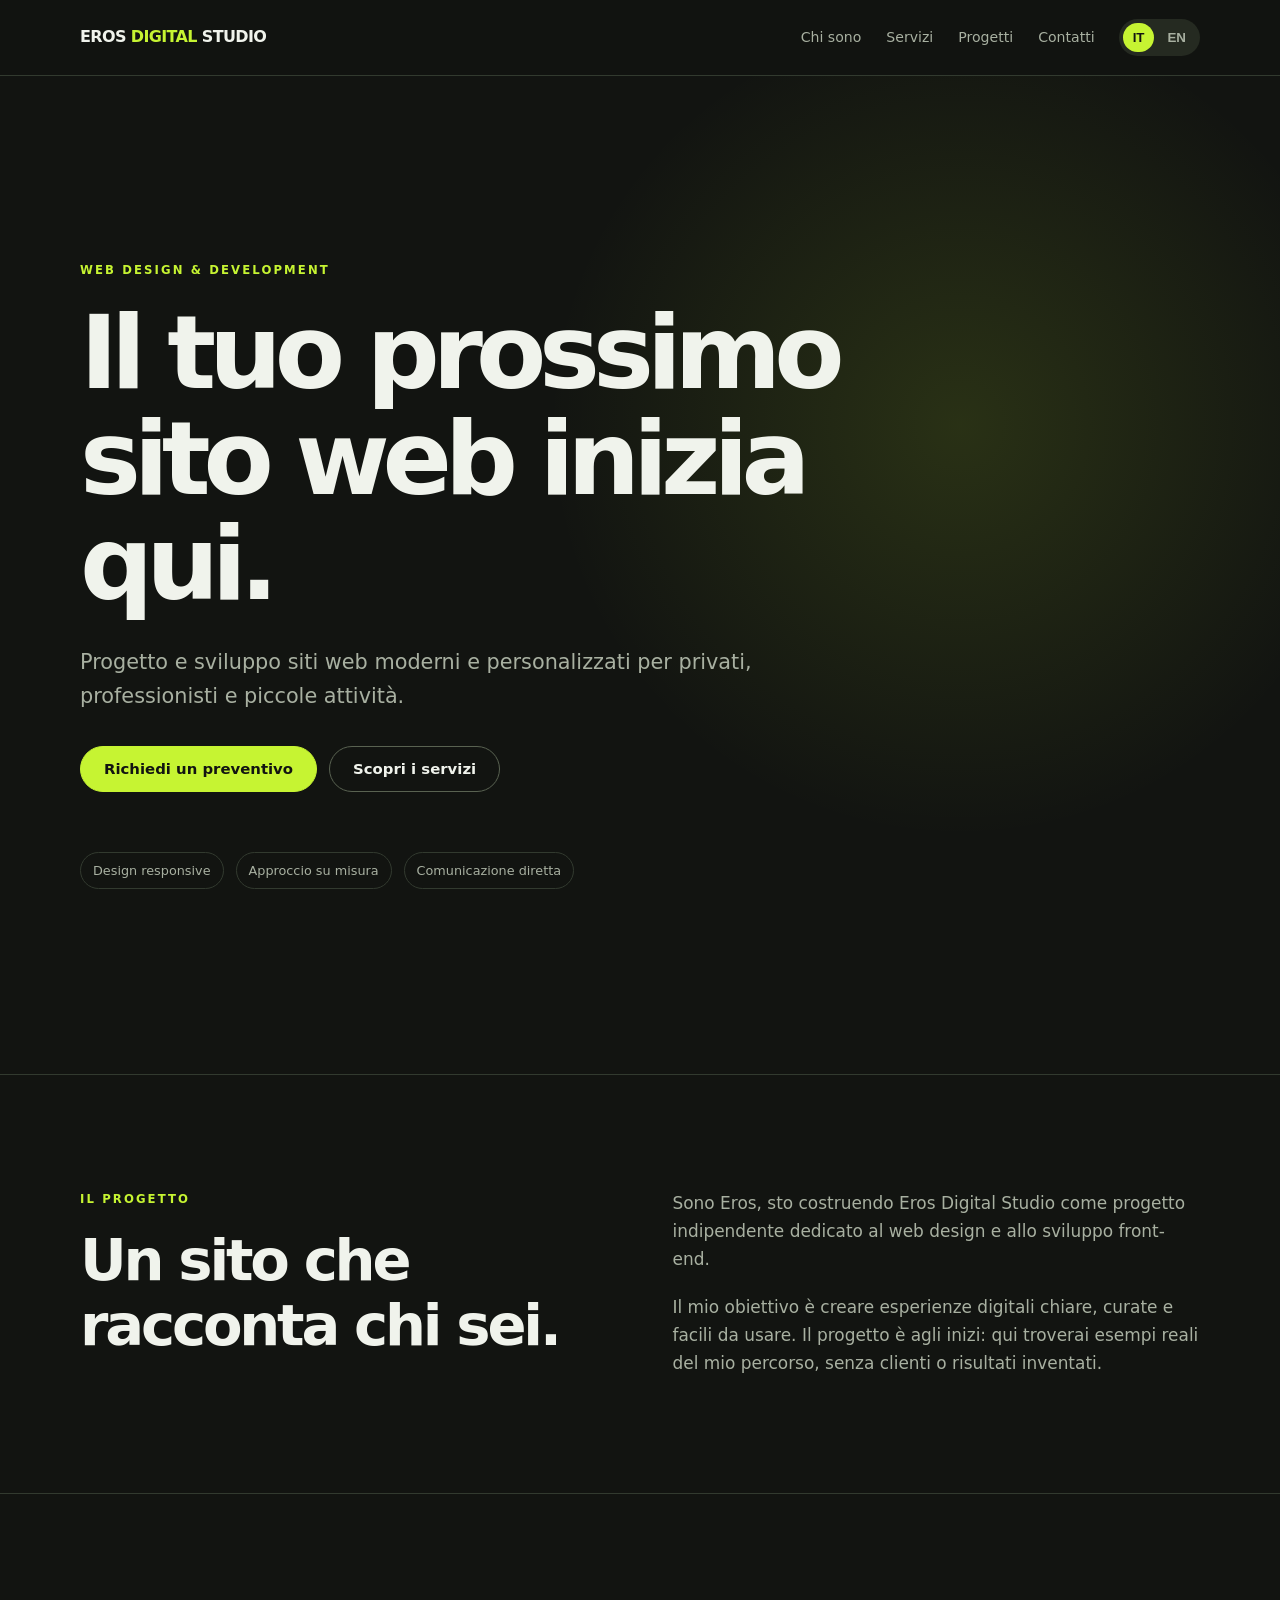
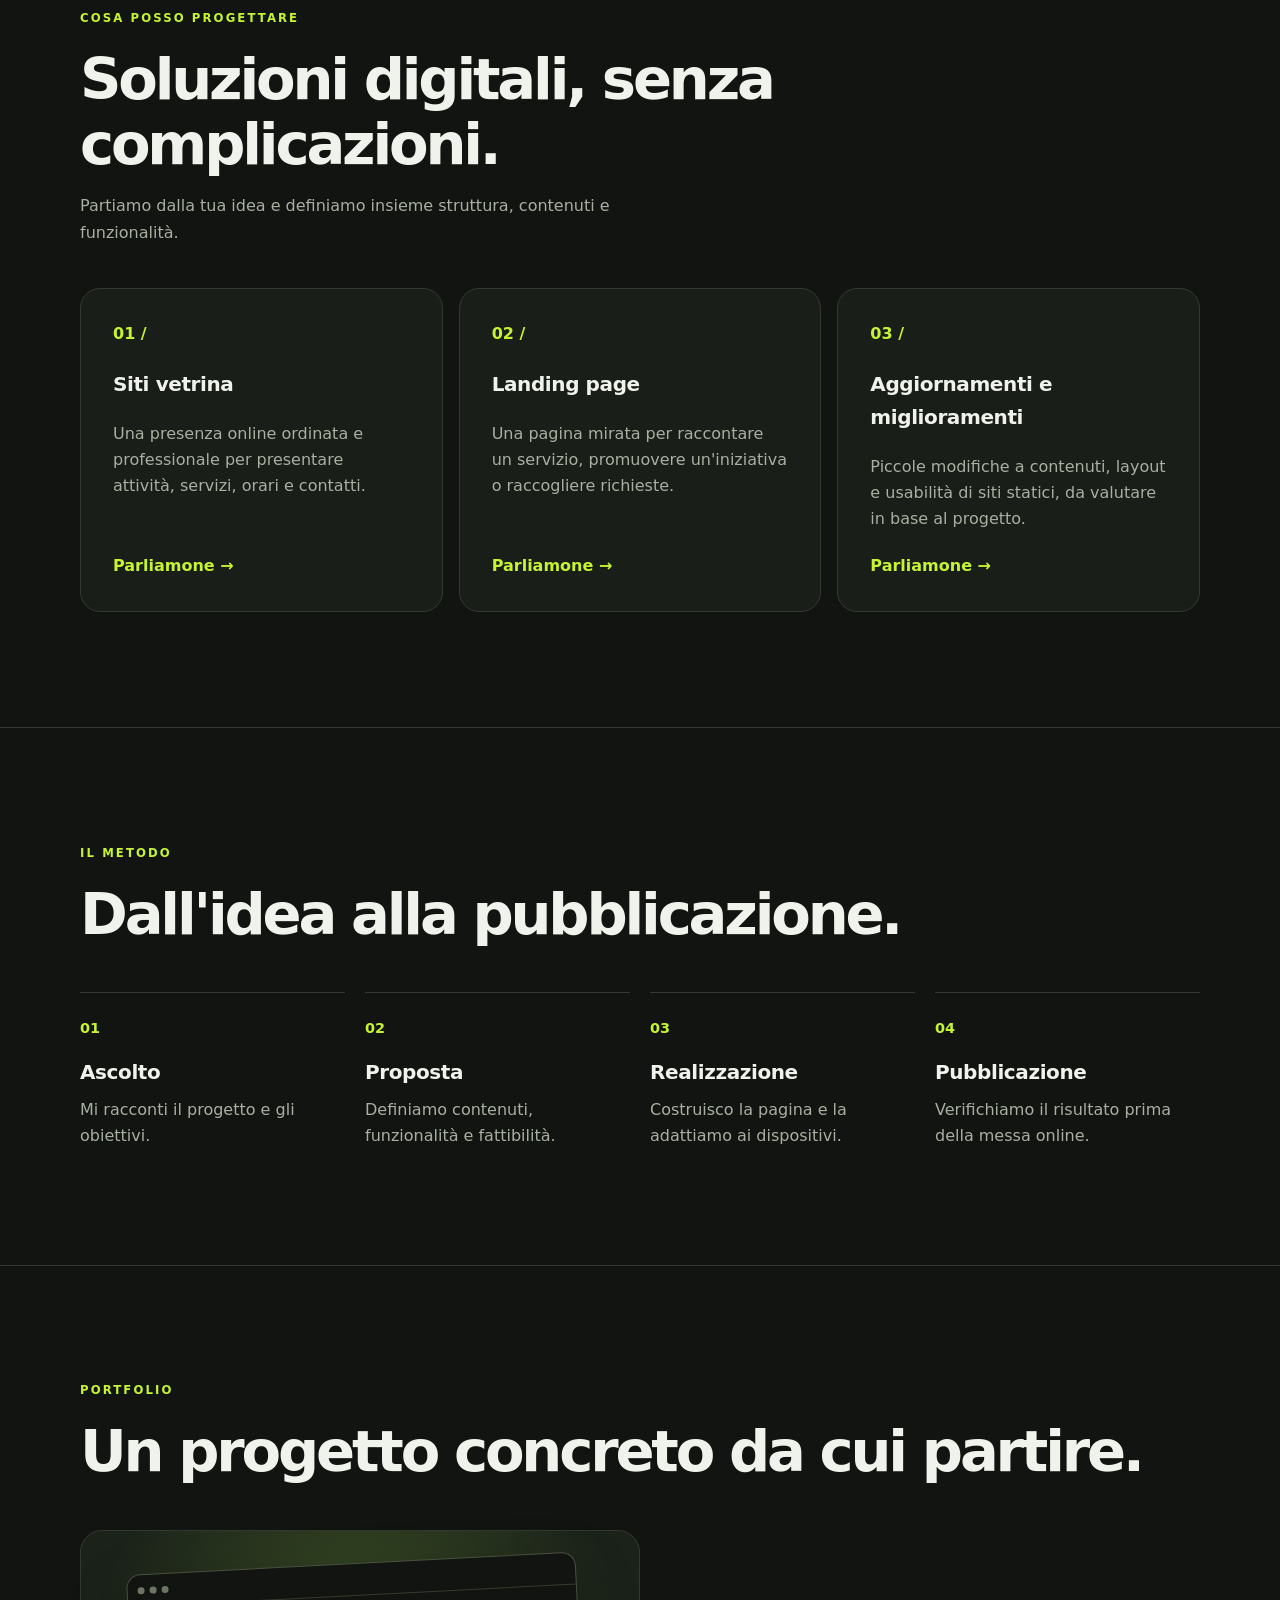
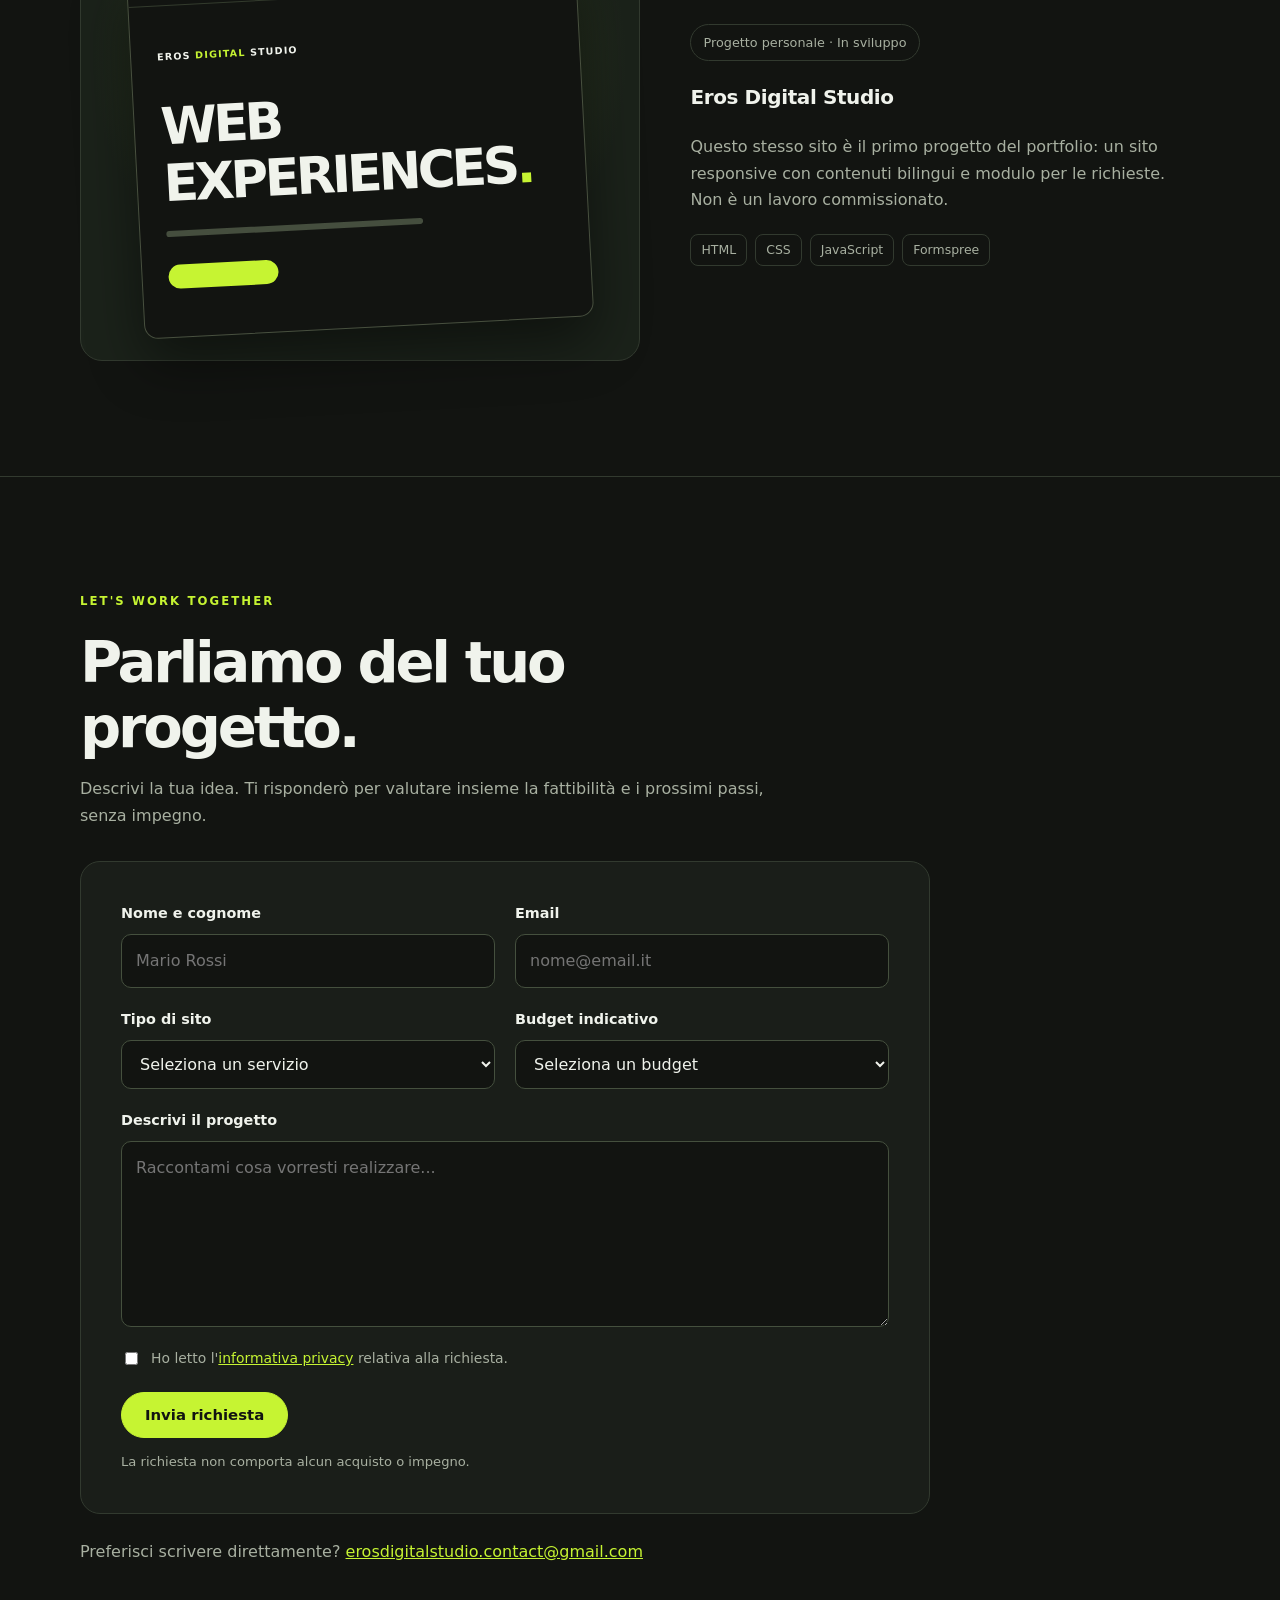
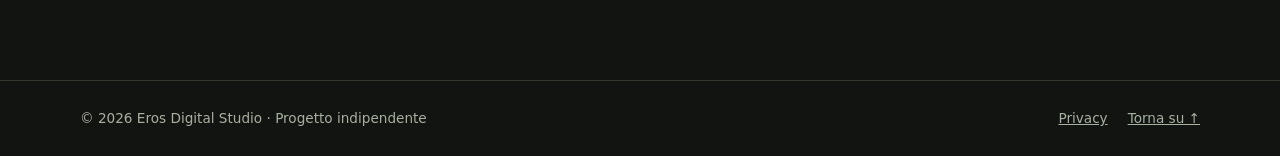
==== commit 1a504712: "Remove GitHub source code link from portfolio page" ====
--- a/index.html
+++ b/index.html
@@ -16,7 +16,7 @@
 <section id="about" aria-labelledby="about-h"><div class="wrap split"><div><p class="eyebrow" data-i18n="aboutEyebrow">IL PROGETTO</p><h2 id="about-h" data-i18n="aboutTitle">Un sito che racconta chi sei.</h2></div><div class="prose"><p data-i18n="aboutP1">Sono Eros, sto costruendo Eros Digital Studio come progetto indipendente dedicato al web design e allo sviluppo front-end.</p><p data-i18n="aboutP2">Il mio obiettivo è creare esperienze digitali chiare, curate e facili da usare. Il progetto è agli inizi: qui troverai esempi reali del mio percorso, senza clienti o risultati inventati.</p></div></div></section>
 <section id="services" aria-labelledby="services-h"><div class="wrap"><p class="eyebrow" data-i18n="servicesEyebrow">COSA POSSO PROGETTARE</p><h2 id="services-h" data-i18n="servicesTitle">Soluzioni digitali, senza complicazioni.</h2><p class="section-intro" data-i18n="servicesIntro">Partiamo dalla tua idea e definiamo insieme struttura, contenuti e funzionalità.</p><div class="cards service-cards"><article class="card"><span class="card-number">01 /</span><h3 data-i18n="service1Title">Siti vetrina</h3><p data-i18n="service1Body">Una presenza online ordinata e professionale per presentare attività, servizi, orari e contatti.</p><a class="text-link" href="#contact" data-i18n="serviceLink">Parliamone →</a></article><article class="card"><span class="card-number">02 /</span><h3 data-i18n="service2Title">Landing page</h3><p data-i18n="service2Body">Una pagina mirata per raccontare un servizio, promuovere un'iniziativa o raccogliere richieste.</p><a class="text-link" href="#contact" data-i18n="serviceLink">Parliamone →</a></article><article class="card"><span class="card-number">03 /</span><h3 data-i18n="service3Title">Aggiornamenti e miglioramenti</h3><p data-i18n="service3Body">Piccole modifiche a contenuti, layout e usabilità di siti statici, da valutare in base al progetto.</p><a class="text-link" href="#contact" data-i18n="serviceLink">Parliamone →</a></article></div></div></section>
 <section id="process" aria-labelledby="process-h"><div class="wrap"><p class="eyebrow" data-i18n="processEyebrow">IL METODO</p><h2 id="process-h" data-i18n="processTitle">Dall'idea alla pubblicazione.</h2><div class="steps"><div><b>01</b><h3 data-i18n="step1Title">Ascolto</h3><p data-i18n="step1Body">Mi racconti il progetto e gli obiettivi.</p></div><div><b>02</b><h3 data-i18n="step2Title">Proposta</h3><p data-i18n="step2Body">Definiamo contenuti, funzionalità e fattibilità.</p></div><div><b>03</b><h3 data-i18n="step3Title">Realizzazione</h3><p data-i18n="step3Body">Costruisco la pagina e la adattiamo ai dispositivi.</p></div><div><b>04</b><h3 data-i18n="step4Title">Pubblicazione</h3><p data-i18n="step4Body">Verifichiamo il risultato prima della messa online.</p></div></div></div></section>
-<section id="projects" aria-labelledby="projects-h"><div class="wrap"><p class="eyebrow" data-i18n="projectsEyebrow">PORTFOLIO</p><h2 id="projects-h" data-i18n="projectsTitle">Un progetto concreto da cui partire.</h2><div class="project-feature"><div class="project-visual" aria-hidden="true"><div class="mock-window"><div class="mock-top"><i></i><i></i><i></i></div><div class="mock-content"><span>EROS <em>DIGITAL</em> STUDIO</span><strong>WEB<br>EXPERIENCES<span>.</span></strong><div class="mock-line"></div><div class="mock-pill"></div></div></div></div><div class="project-copy"><span class="pill" data-i18n="projectLabel">Progetto personale · In sviluppo</span><h3>Eros Digital Studio</h3><p data-i18n="projectBody">Questo stesso sito è il primo progetto del portfolio: un sito responsive con contenuti bilingui e modulo per le richieste. Non è un lavoro commissionato.</p><ul class="tags"><li>HTML</li><li>CSS</li><li>JavaScript</li><li>Formspree</li></ul><a class="text-link" href="https://github.com/erosdigitalstudio/erosdigitalstudio.github.io" target="_blank" rel="noopener noreferrer" data-i18n="sourceLink">Vedi il codice su GitHub ↗</a></div></div></div></section>
+<section id="projects" aria-labelledby="projects-h"><div class="wrap"><p class="eyebrow" data-i18n="projectsEyebrow">PORTFOLIO</p><h2 id="projects-h" data-i18n="projectsTitle">Un progetto concreto da cui partire.</h2><div class="project-feature"><div class="project-visual" aria-hidden="true"><div class="mock-window"><div class="mock-top"><i></i><i></i><i></i></div><div class="mock-content"><span>EROS <em>DIGITAL</em> STUDIO</span><strong>WEB<br>EXPERIENCES<span>.</span></strong><div class="mock-line"></div><div class="mock-pill"></div></div></div></div><div class="project-copy"><span class="pill" data-i18n="projectLabel">Progetto personale · In sviluppo</span><h3>Eros Digital Studio</h3><p data-i18n="projectBody">Questo stesso sito è il primo progetto del portfolio: un sito responsive con contenuti bilingui e modulo per le richieste. Non è un lavoro commissionato.</p><ul class="tags"><li>HTML</li><li>CSS</li><li>JavaScript</li><li>Formspree</li></ul></div></div></div></section>
 <section id="contact" aria-labelledby="contact-h"><div class="wrap"><div class="contact-heading"><p class="eyebrow" data-i18n="contactEyebrow">LET'S WORK TOGETHER</p><h2 id="contact-h" data-i18n="contactTitle">Parliamo del tuo progetto.</h2><p data-i18n="contactLead">Descrivi la tua idea. Ti risponderò per valutare insieme la fattibilità e i prossimi passi, senza impegno.</p></div>
 <form id="quote-form" class="quote-form" action="https://formspree.io/f/xwlldpog" method="POST"><input type="hidden" name="_subject" value="Nuova richiesta - Eros Digital Studio"><div class="form-grid"><div class="form-field"><label for="client-name" data-i18n="nameLabel">Nome e cognome</label><input id="client-name" name="nome" type="text" autocomplete="name" required placeholder="Mario Rossi"></div><div class="form-field"><label for="client-email" data-i18n="emailLabel">Email</label><input id="client-email" name="email" type="email" autocomplete="email" required placeholder="nome@email.it"></div><div class="form-field"><label for="service" data-i18n="serviceLabel">Tipo di sito</label><select id="service" name="servizio" required><option value="" data-i18n="selectService">Seleziona un servizio</option><option value="Sito vetrina" data-i18n="service1Title">Siti vetrina</option><option value="Landing page" data-i18n="service2Title">Landing page</option><option value="Altro" data-i18n="other">Altro / Da definire</option></select></div><div class="form-field"><label for="budget" data-i18n="budgetLabel">Budget indicativo</label><select id="budget" name="budget" required><option value="" data-i18n="selectBudget">Seleziona un budget</option><option value="Meno di 300 EUR" data-i18n="budget1">Meno di 300 €</option><option value="300-600 EUR">300–600 €</option><option value="600-1000 EUR">600–1.000 €</option><option value="Oltre 1000 EUR" data-i18n="budget4">Oltre 1.000 €</option><option value="Da definire" data-i18n="budgetUnknown">Da definire</option></select></div></div><div class="form-field"><label for="message" data-i18n="messageLabel">Descrivi il progetto</label><textarea id="message" name="messaggio" rows="6" required data-i18n-placeholder="messagePlaceholder" placeholder="Raccontami cosa vorresti realizzare..."></textarea></div><div class="form-field honeypot" aria-hidden="true"><label for="website">Website</label><input id="website" name="_gotcha" tabindex="-1" autocomplete="off"></div><label class="privacy-check"><input type="checkbox" name="presa_visione" required><span><span data-i18n="privacyAgree">Ho letto l'</span><a href="privacy.html" target="_blank" rel="noopener noreferrer" data-i18n="privacyLink">informativa privacy</a><span data-i18n="privacyEnd"> relativa alla richiesta.</span></span></label><button class="btn primary" type="submit" data-i18n="send">Invia richiesta</button><p class="form-note" data-i18n="formNote">La richiesta non comporta alcun acquisto o impegno.</p></form>
 <p class="direct-contact"><span data-i18n="directEmail">Preferisci scrivere direttamente?</span> <a href="mailto:erosdigitalstudio.contact@gmail.com">erosdigitalstudio.contact@gmail.com</a></p></div></section>
